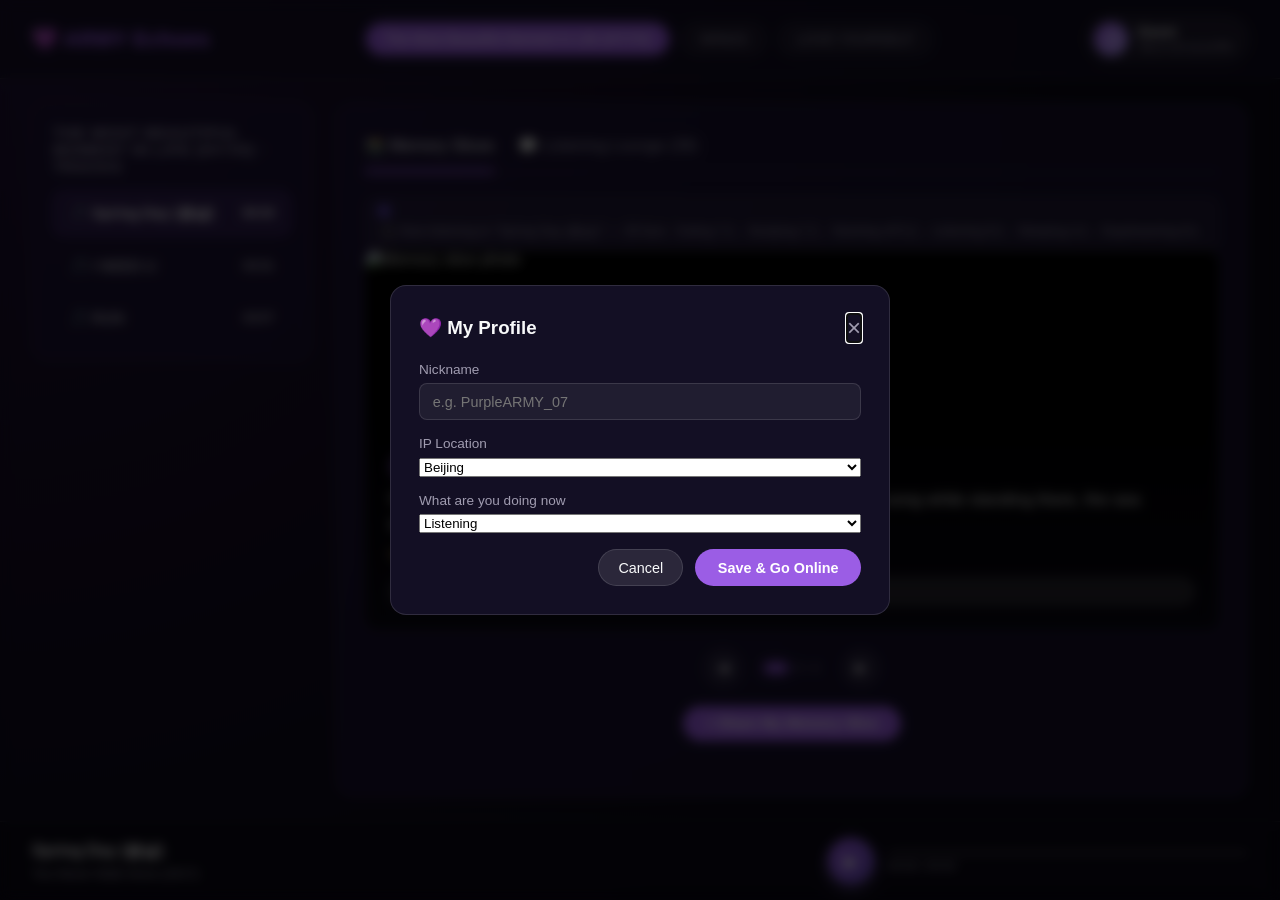
==== index.html @ 2a3af1b6 "feat: slice comments, group chat, lounge split into live discussion + comments - Slice publisher can" ====
﻿<!DOCTYPE html>
<html lang="en">
<head>
  <meta charset="UTF-8">
  <meta name="viewport" content="width=device-width, initial-scale=1.0">
  <meta name="description" content="ARMY Echoes - BTS fandom time capsule and synced listening lounge platform">
  <meta property="og:title" content="ARMY Echoes - BTS Fandom Archive">
  <meta property="og:description" content="Archive every moment of your youth and listen in sync with ARMY worldwide.">
  <meta property="og:type" content="website">
  <title>ARMY Echoes - BTS Time Capsule & Listening Lounge</title>
  <link rel="icon" href="data:image/svg+xml,<svg xmlns=%22http://www.w3.org/2000/svg%22 viewBox=%220%22><text y=%2226%22 font-size=%2228%22>💜</text></svg>">
  <link rel="stylesheet" href="css/style.css">
</head>
<body>
  <header class="app-header">
    <div class="logo">💜 ARMY Echoes</div>
    <nav class="era-nav" aria-label="Era selection">
      <ul id="eraList"></ul>
    </nav>
    <button class="profile-chip" id="profileChip" title="Click to edit my profile">
      <span class="avatar" id="profileAvatar">?</span>
      <span class="profile-meta">
        <span class="profile-name" id="profileName">Guest</span>
        <span class="profile-sub" id="profileSub">Tap to set up profile</span>
      </span>
    </button>
  </header>

  <main class="main-layout">
    <aside class="sidebar" aria-label="Track navigation">
      <h2 id="sidebarTitle">Tracks</h2>
      <ul class="song-list" id="songList"></ul>
    </aside>

    <section class="stage" aria-label="Main stage">
      <div class="view-switch">
        <button class="tab-btn active" id="tabSliceBtn">📸 Memory Slices</button>
        <button class="tab-btn" id="tabChatBtn">💬 Listening Lounge (<span id="listenerBadge">--</span>)</button>
      </div>

      <!-- Lounge sub-tabs (only visible when in chat mode) -->
      <div class="lounge-subtabs" id="loungeSubtabs" style="display: none;">
        <button class="subtab-btn active" id="subtabLiveBtn">⚡ Live Discussion</button>
        <button class="subtab-btn" id="subtabCommentsBtn">📝 Slice Comments</button>
      </div>

      <!-- Live status bar: how many are listening to this song right now, and what they are doing -->
      <div class="live-status-bar" id="liveStatusBar">
        <span class="live-dot"></span>
        <span id="liveStatusText">🎧 Counting listeners...</span>
      </div>

      <!-- Mode A: memory slice carousel -->
      <div class="slice-container" id="sliceContainer">
        <div class="slice-viewer">
          <img id="sliceImg" src="" alt="Memory slice photo" loading="lazy">
          <div class="slice-gradient-overlay"></div>
          <div class="slice-info">
            <span class="location-badge" id="sliceLocation">Loading...</span>
            <p class="caption-text" id="sliceCaption">Loading memories...</p>
            <span class="author-tag" id="sliceAuthor">by ARMY</span>
            <span class="slice-comments-badge" id="sliceCommentsBadge" hidden></span>
            <button class="slice-like-btn" id="sliceLikeBtn" title="Like this memory">💜 <span id="sliceLikeCount">0</span></button>
          </div>
        </div>

        <div class="carousel-controls">
          <button class="ctrl-btn" id="prevSlice" title="Previous">◀</button>
          <div class="slice-indicators" id="sliceIndicators"></div>
          <button class="ctrl-btn" id="nextSlice" title="Next">▶</button>
        </div>

        <div class="upload-trigger-area">
          <button class="btn-primary" id="openUploadBtn">+ Share My Memory Slice</button>
        </div>
      </div>

      <!-- Mode B: listening lounge chat room -->
      <div class="chat-container" id="chatContainer" style="display: none;">
        <!-- 滚动歌词背景（有本地歌词时显示） -->
        <div class="lyrics-bg" id="lyricsBg" hidden aria-hidden="true"></div>

        <div class="chat-header">
          <div class="room-status">
            <span class="pulse-dot"></span>
            <span>Listening in sync with ARMY worldwide</span>
          </div>
          <button class="heart-cheer-btn" id="cheerBtn" title="Send purple hearts">💜 Cheer (<span id="cheerCount">777</span>)</button>
        </div>

        <div class="chat-messages" id="chatBox" role="log" aria-live="polite"></div>

        <div class="reply-indicator" id="replyIndicator" hidden>
          <span>↩ Replying to <b id="replyTargetName"></b></span>
          <button type="button" id="cancelReplyBtn" title="Cancel reply">&times;</button>
        </div>

        <form class="chat-form" id="chatForm">
          <input type="text" id="chatInput" placeholder="Share how this song makes you feel right now..." maxlength="100" autocomplete="off" required>
          <button type="submit" class="btn-primary">Send</button>
        </form>
      </div>

      <!-- Mode C: Slice Comments (non-real-time, per-slice discussion) -->
      <div class="comments-container" id="commentsContainer" style="display: none;">
        <div class="comments-header">
          <span>💬 Discuss memory slices for "<span id="commentsSongTitle"></span>"</span>
        </div>
        <div class="comments-list" id="commentsList">
          <!-- Dynamically rendered: one card per slice that allows comments -->
        </div>
      </div>
    </section>
  </main>

  <footer class="player-bar">
    <div class="track-info">
      <span class="track-title" id="playerTitle">Spring Day (봄날)</span>
      <span class="track-meta" id="playerMeta">BTS · You Never Walk Alone</span>
    </div>

    <!-- Local audio custom player -->
    <div class="custom-player" id="customPlayer" hidden>
      <button class="play-circle" id="localPlayBtn" aria-label="Play/Pause">▶</button>
      <div class="player-middle">
        <div class="progress-wrap" id="progressWrap" title="Click or drag to seek">
          <div class="progress-bar" id="progressBar"></div>
        </div>
        <span class="time-label" id="timeLabel">00:00 / 00:00</span>
      </div>
    </div>

    <!-- Third-party embed fallbacks (Spotify / NetEase / iTunes) -->
    <div class="spotify-embed-wrapper" id="spotifyEmbedWrapper" hidden></div>

    <!-- Lyrics toggle button -->
    <button class="lyrics-toggle" id="lyricsBtn" hidden>📜 Lyrics</button>
  </footer>

  <!-- Lyrics panel -->
  <div class="lyrics-panel" id="lyricsPanel" hidden></div>

  <!-- Upload memory modal -->
  <dialog class="modal" id="uploadModal">
    <div class="modal-box">
      <div class="modal-header">
        <h3>💜 Share Your Memory</h3>
        <button class="close-btn" id="closeUploadBtn">&times;</button>
      </div>
      <form id="uploadForm">
        <div class="form-group">
          <label for="formLocation">Pilgrimage spot / City</label>
          <input type="text" id="formLocation" placeholder="e.g. Gangneung · Hyangho Beach Bus Stop" required>
        </div>
        <div class="form-group">
          <label for="formImage">Photo URL</label>
          <input type="url" id="formImage" placeholder="https://example.com/photo.jpg" required>
        </div>
        <div class="form-group">
          <label for="formAuthor">Your ARMY nickname</label>
          <input type="text" id="formAuthor" placeholder="e.g. ARMY_Seoul" required>
        </div>
        <div class="form-group">
          <label for="formCaption">Your memory or travel story about this song</label>
          <textarea id="formCaption" rows="3" placeholder="Write down how you felt listening to this song, or your story from the trip..." required></textarea>
        </div>
        <div class="form-group form-group-row">
          <label for="formAllowComments">
            <input type="checkbox" id="formAllowComments" checked> Allow others to comment on this memory
          </label>
        </div>
        <div class="modal-actions">
          <button type="button" class="btn-secondary" id="cancelUploadBtn">Cancel</button>
          <button type="submit" class="btn-primary">Publish</button>
        </div>
      </form>
    </div>
  </dialog>

  <!-- Profile modal -->
  <dialog class="modal" id="profileModal">
    <div class="modal-box">
      <div class="modal-header">
        <h3>💜 My Profile</h3>
        <button class="close-btn" id="closeProfileBtn">&times;</button>
      </div>
      <form id="profileForm">
        <div class="form-group">
          <label for="profileNickInput">Nickname</label>
          <input type="text" id="profileNickInput" maxlength="16" placeholder="e.g. PurpleARMY_07" required>
        </div>
        <div class="form-group">
          <label for="profileIpSelect">IP Location</label>
          <select id="profileIpSelect"></select>
        </div>
        <div class="form-group">
          <label for="profileStatusSelect">What are you doing now</label>
          <select id="profileStatusSelect"></select>
        </div>
        <div class="modal-actions">
          <button type="button" class="btn-secondary" id="cancelProfileBtn">Cancel</button>
          <button type="submit" class="btn-primary">Save & Go Online</button>
        </div>
      </form>
    </div>
  </dialog>

  <!-- Group Chat Modal (publisher invites commenters to a private group) -->
  <dialog class="modal group-chat-modal" id="groupChatModal">
    <div class="modal-box" style="max-width: 560px;">
      <div class="modal-header">
        <h3>💬 <span id="groupChatTitle">Group Discussion</span></h3>
        <button class="close-btn" id="closeGroupChatBtn">&times;</button>
      </div>
      <div class="group-members-bar" id="groupMembersBar">
        <!-- Dynamically rendered: member avatars with online status -->
      </div>
      <div class="chat-messages" id="groupChatBox" role="log" aria-live="polite"></div>
      <form class="chat-form" id="groupChatForm">
        <input type="text" id="groupChatInput" placeholder="Type your message in the group..." maxlength="200" autocomplete="off" required>
        <button type="submit" class="btn-primary">Send</button>
      </form>
    </div>
  </dialog>

  <script src="js/data.js"></script>
  <script src="js/app.js"></script>
</body>
</html>
---- css/style.css ----
﻿:root {
  --bg-primary: #0a0814;
  --bg-secondary: #130f24;
  --bg-card: rgba(28, 21, 56, 0.65);
  --primary-purple: #9b5de5;
  --primary-glow: rgba(155, 93, 229, 0.35);
  --accent-gold: #ffd166;
  --text-main: #f8f9fa;
  --text-muted: #a09cb0;
  --border-glass: rgba(255, 255, 255, 0.12);
  --transition-smooth: all 0.25s cubic-bezier(0.4, 0, 0.2, 1);
}

* {
  margin: 0;
  padding: 0;
  box-sizing: border-box;
}

::-webkit-scrollbar {
  width: 6px;
  height: 6px;
}
::-webkit-scrollbar-track {
  background: var(--bg-primary);
}
::-webkit-scrollbar-thumb {
  background: rgba(155, 93, 229, 0.4);
  border-radius: 4px;
}
::-webkit-scrollbar-thumb:hover {
  background: var(--primary-purple);
}

body {
  font-family: -apple-system, BlinkMacSystemFont, "Segoe UI", Roboto, "Helvetica Neue", Arial, sans-serif;
  background: radial-gradient(circle at top left, #1f1235 0%, var(--bg-primary) 70%);
  color: var(--text-main);
  min-height: 100vh;
  display: flex;
  flex-direction: column;
  overflow-x: hidden;
  -webkit-font-smoothing: antialiased;
}

.app-header {
  display: flex;
  justify-content: space-between;
  align-items: center;
  padding: 1rem 2rem;
  background: rgba(19, 15, 36, 0.75);
  backdrop-filter: blur(12px);
  -webkit-backdrop-filter: blur(12px);
  border-bottom: 1px solid var(--border-glass);
  position: sticky;
  top: 0;
  z-index: 100;
}

.logo {
  font-size: 1.3rem;
  font-weight: 700;
  letter-spacing: 0.5px;
  color: var(--primary-purple);
  text-shadow: 0 0 12px var(--primary-glow);
}

.era-nav ul {
  display: flex;
  list-style: none;
  gap: 0.75rem;
}

.era-nav button {
  background: rgba(255, 255, 255, 0.05);
  border: 1px solid var(--border-glass);
  color: var(--text-muted);
  padding: 0.45rem 1.1rem;
  border-radius: 999px;
  cursor: pointer;
  font-size: 0.88rem;
  transition: var(--transition-smooth);
}

.era-nav button:hover,
.era-nav button.active {
  background: var(--primary-purple);
  color: #fff;
  border-color: var(--primary-purple);
  box-shadow: 0 0 14px var(--primary-glow);
}

.main-layout {
  display: grid;
  grid-template-columns: 280px 1fr;
  gap: 1.5rem;
  padding: 1.5rem 2rem;
  flex: 1;
  max-width: 1400px;
  width: 100%;
  margin: 0 auto;
}

.sidebar {
  background: var(--bg-card);
  backdrop-filter: blur(16px);
  -webkit-backdrop-filter: blur(16px);
  border: 1px solid var(--border-glass);
  padding: 1.25rem;
  border-radius: 16px;
  height: fit-content;
}

.sidebar h2 {
  font-size: 0.95rem;
  text-transform: uppercase;
  letter-spacing: 1px;
  color: var(--text-muted);
  margin-bottom: 1rem;
}

.song-list {
  list-style: none;
  display: flex;
  flex-direction: column;
  gap: 0.5rem;
}

.song-list li {
  padding: 0.75rem 1rem;
  border-radius: 10px;
  cursor: pointer;
  background: transparent;
  border: 1px solid transparent;
  transition: var(--transition-smooth);
  display: flex;
  align-items: center;
  justify-content: space-between;
  font-size: 0.92rem;
}

.song-list li:hover {
  background: rgba(255, 255, 255, 0.05);
}

.song-list li.active {
  background: rgba(155, 93, 229, 0.15);
  border-color: rgba(155, 93, 229, 0.35);
  color: #fff;
  font-weight: 600;
}

.stage {
  background: var(--bg-card);
  backdrop-filter: blur(16px);
  -webkit-backdrop-filter: blur(16px);
  border: 1px solid var(--border-glass);
  border-radius: 16px;
  padding: 1.75rem;
  display: flex;
  flex-direction: column;
  min-height: 520px;
}

.view-switch {
  display: flex;
  gap: 1.5rem;
  border-bottom: 1px solid var(--border-glass);
  padding-bottom: 0.75rem;
  margin-bottom: 1.5rem;
}

.tab-btn {
  background: transparent;
  border: none;
  color: var(--text-muted);
  font-size: 1rem;
  font-weight: 500;
  cursor: pointer;
  padding: 0.3rem 0;
  position: relative;
  transition: var(--transition-smooth);
}

.tab-btn.active {
  color: #fff;
}

.tab-btn.active::after {
  content: "";
  position: absolute;
  bottom: -0.75rem;
  left: 0;
  width: 100%;
  height: 2px;
  background: var(--primary-purple);
  box-shadow: 0 0 10px var(--primary-purple);
}

.slice-container {
  display: flex;
  flex-direction: column;
  flex: 1;
  gap: 1.25rem;
}

.slice-viewer {
  position: relative;
  width: 100%;
  height: 380px;
  border-radius: 12px;
  overflow: hidden;
  border: 1px solid var(--border-glass);
  background: #000;
}

.slice-viewer img {
  width: 100%;
  height: 100%;
  object-fit: cover;
  transition: opacity 0.4s ease-in-out;
}

.slice-gradient-overlay {
  position: absolute;
  inset: 0;
  background: linear-gradient(180deg, rgba(0,0,0,0.1) 40%, rgba(10,8,20,0.88) 100%);
}

.slice-info {
  position: absolute;
  bottom: 1.5rem;
  left: 1.5rem;
  right: 1.5rem;
  display: flex;
  flex-direction: column;
  gap: 0.5rem;
  z-index: 2;
}

.location-badge {
  align-self: flex-start;
  background: rgba(155, 93, 229, 0.4);
  backdrop-filter: blur(8px);
  -webkit-backdrop-filter: blur(8px);
  border: 1px solid var(--primary-purple);
  color: #fff;
  padding: 0.25rem 0.75rem;
  border-radius: 20px;
  font-size: 0.8rem;
  font-weight: 600;
}

.caption-text {
  font-size: 1.05rem;
  line-height: 1.5;
  color: #f1f1f1;
  text-shadow: 0 2px 4px rgba(0,0,0,0.6);
}

.author-tag {
  font-size: 0.8rem;
  color: var(--accent-gold);
}

.carousel-controls {
  display: flex;
  align-items: center;
  justify-content: center;
  gap: 1.5rem;
}

.ctrl-btn {
  background: rgba(255, 255, 255, 0.08);
  border: 1px solid var(--border-glass);
  color: var(--text-main);
  width: 36px;
  height: 36px;
  border-radius: 50%;
  display: flex;
  align-items: center;
  justify-content: center;
  cursor: pointer;
  transition: var(--transition-smooth);
}

.ctrl-btn:hover {
  background: var(--primary-purple);
  box-shadow: 0 0 10px var(--primary-glow);
}

.slice-indicators {
  display: flex;
  gap: 0.5rem;
}

.indicator-dot {
  width: 8px;
  height: 8px;
  border-radius: 50%;
  background: rgba(255, 255, 255, 0.2);
  transition: var(--transition-smooth);
}

.indicator-dot.active {
  background: var(--primary-purple);
  width: 22px;
  border-radius: 999px;
  box-shadow: 0 0 8px var(--primary-purple);
}

.upload-trigger-area {
  display: flex;
  justify-content: center;
}

.chat-container {
  display: flex;
  flex-direction: column;
  flex: 1;
  gap: 1rem;
  position: relative; /* 供歌词背景定位 */
}

/* ---------- 滚动歌词背景 ---------- */
.lyrics-bg {
  position: absolute;
  inset: 0;
  overflow: hidden;
  z-index: 0;
  pointer-events: none;
  -webkit-mask-image: linear-gradient(transparent, #000 12%, #000 88%, transparent);
  mask-image: linear-gradient(transparent, #000 12%, #000 88%, transparent);
}

.lyrics-bg-scroll {
  animation: lyricsScroll 70s linear infinite;
}

@keyframes lyricsScroll {
  from { transform: translateY(0); }
  to { transform: translateY(-50%); }
}

.lyrics-bg p {
  font-size: 1.6rem;
  font-weight: 600;
  line-height: 1.6;
  color: rgba(179, 157, 250, 0.14);
  text-align: center;
  padding: 1rem 1.2rem;
  white-space: pre-wrap;
  text-shadow: 0 0 24px rgba(124, 92, 255, 0.3);
}

/* 聊天内容浮在歌词背景之上 */
.chat-container > *:not(.lyrics-bg) {
  position: relative;
  z-index: 1;
}

.chat-header {
  display: flex;
  justify-content: space-between;
  align-items: center;
  padding: 0.5rem 0;
  border-bottom: 1px dashed var(--border-glass);
}

.room-status {
  display: flex;
  align-items: center;
  gap: 0.5rem;
  font-size: 0.85rem;
  color: var(--text-muted);
}

.pulse-dot {
  width: 8px;
  height: 8px;
  background: #06d6a0;
  border-radius: 50%;
  box-shadow: 0 0 8px #06d6a0;
  animation: pulse 2s infinite;
}

@keyframes pulse {
  0% { transform: scale(0.95); opacity: 0.8; }
  50% { transform: scale(1.3); opacity: 1; }
  100% { transform: scale(0.95); opacity: 0.8; }
}

.heart-cheer-btn {
  background: rgba(155, 93, 229, 0.2);
  border: 1px solid var(--primary-purple);
  color: #fff;
  padding: 0.35rem 0.85rem;
  border-radius: 20px;
  cursor: pointer;
  font-size: 0.82rem;
  transition: var(--transition-smooth);
}

.heart-cheer-btn:hover {
  background: var(--primary-purple);
  transform: scale(1.05);
}

.chat-messages {
  flex: 1;
  min-height: 280px;
  max-height: 340px;
  overflow-y: auto;
  display: flex;
  flex-direction: column;
  gap: 0.75rem;
  padding-right: 0.5rem;
}

/* 聊天室消息布局（气泡式：自己的靠右，别人的靠左带头像） */
.chat-msg {
  display: flex;
  gap: 0.6rem;
  align-items: flex-start;
  animation: fadeIn 0.3s ease-out;
}

@keyframes fadeIn {
  from { opacity: 0; transform: translateY(6px); }
  to { opacity: 1; transform: translateY(0); }
}

.chat-msg.mine {
  flex-direction: row-reverse;
}

.msg-avatar {
  width: 34px;
  height: 34px;
  border-radius: 50%;
  background: linear-gradient(135deg, var(--primary-purple), #b39dfa);
  display: flex;
  align-items: center;
  justify-content: center;
  font-weight: 700;
  font-size: 0.85rem;
  flex-shrink: 0;
}

.msg-body {
  max-width: 78%;
  display: flex;
  flex-direction: column;
}

.chat-msg.mine .msg-body {
  align-items: flex-end;
}

.msg-sender {
  font-size: 0.74rem;
  color: #b39dfa;
  margin-bottom: 0.3rem;
}

.chat-msg.mine .msg-sender {
  color: var(--text-muted);
}

.msg-sender .time-stamp {
  color: var(--text-muted);
  margin-left: 0.4rem;
  font-size: 0.68rem;
}

.msg-bubble {
  background: rgba(255, 255, 255, 0.07);
  border: 1px solid var(--border-glass);
  padding: 0.6rem 0.9rem;
  border-radius: 14px;
  border-top-left-radius: 4px;
}

.chat-msg.mine .msg-bubble {
  background: rgba(124, 92, 255, 0.22);
  border-color: rgba(179, 157, 250, 0.5);
  border-top-left-radius: 14px;
  border-top-right-radius: 4px;
}

.user-text {
  font-size: 0.88rem;
  line-height: 1.45;
  word-break: break-word;
}

.msg-footer {
  display: flex;
  align-items: center;
  gap: 0.5rem;
  margin-top: 0.3rem;
  font-size: 0.68rem;
  color: var(--text-muted);
}

.msg-ip {
  background: rgba(255, 255, 255, 0.07);
  padding: 0.08rem 0.45rem;
  border-radius: 6px;
}

.chat-msg .reply-btn {
  margin-top: 0;
  padding: 0.05rem 0.2rem;
}

.chat-form {
  display: flex;
  gap: 0.75rem;
}

.chat-form input {
  flex: 1;
  background: rgba(255, 255, 255, 0.06);
  border: 1px solid var(--border-glass);
  color: #fff;
  padding: 0.65rem 1rem;
  border-radius: 999px;
  font-size: 0.9rem;
  outline: none;
}

.chat-form input:focus {
  border-color: var(--primary-purple);
}

.btn-primary {
  background: var(--primary-purple);
  border: none;
  color: #fff;
  padding: 0.6rem 1.4rem;
  border-radius: 999px;
  font-size: 0.9rem;
  font-weight: 600;
  cursor: pointer;
  transition: var(--transition-smooth);
}

.btn-primary:hover {
  box-shadow: 0 4px 18px rgba(155, 93, 229, 0.5);
}

.btn-secondary {
  background: rgba(255, 255, 255, 0.1);
  border: 1px solid var(--border-glass);
  color: var(--text-main);
  padding: 0.6rem 1.2rem;
  border-radius: 999px;
  font-size: 0.9rem;
  cursor: pointer;
}

.modal {
  border: none;
  background: transparent;
  padding: 0;
  margin: auto;
  max-width: 500px;
  width: 90%;
}

.modal::backdrop {
  background: rgba(0, 0, 0, 0.7);
  backdrop-filter: blur(6px);
  -webkit-backdrop-filter: blur(6px);
}

.modal-box {
  background: var(--bg-secondary);
  border: 1px solid var(--border-glass);
  border-radius: 16px;
  padding: 1.75rem;
  color: var(--text-main);
}

.modal-header {
  display: flex;
  justify-content: space-between;
  align-items: center;
  margin-bottom: 1.25rem;
}

.close-btn {
  background: transparent;
  border: none;
  color: var(--text-muted);
  font-size: 1.5rem;
  cursor: pointer;
}

.form-group {
  display: flex;
  flex-direction: column;
  gap: 0.4rem;
  margin-bottom: 1rem;
}

.form-group label {
  font-size: 0.85rem;
  color: var(--text-muted);
}

.form-group-row {
  flex-direction: row;
  align-items: center;
  gap: 0.5rem;
}

.form-group-row label {
  display: flex;
  align-items: center;
  gap: 0.4rem;
  cursor: pointer;
  font-size: 0.85rem;
}

.form-group-row input[type="checkbox"] {
  width: 16px;
  height: 16px;
  accent-color: var(--primary-purple);
}

.form-group input, .form-group textarea {
  background: rgba(255, 255, 255, 0.06);
  border: 1px solid var(--border-glass);
  color: #fff;
  padding: 0.6rem 0.8rem;
  border-radius: 8px;
  font-size: 0.9rem;
  outline: none;
}

.modal-actions {
  display: flex;
  justify-content: flex-end;
  gap: 0.75rem;
}

.player-bar {
  display: flex;
  justify-content: space-between;
  align-items: center;
  padding: 1rem 2rem;
  background: rgba(10, 8, 20, 0.9);
  backdrop-filter: blur(12px);
  -webkit-backdrop-filter: blur(12px);
  border-top: 1px solid var(--border-glass);
  position: sticky;
  bottom: 0;
  z-index: 100;
}

.track-info {
  display: flex;
  flex-direction: column;
  gap: 0.2rem;
}

.track-title {
  font-weight: 600;
  color: #fff;
}

.track-meta {
  font-size: 0.8rem;
  color: var(--text-muted);
}

/* Spotify Embed 播放器 */
.spotify-embed-wrapper {
  flex: 1;
  max-width: 420px;
  min-width: 280px;
  border-radius: 12px;
  overflow: hidden;
  background: rgba(0, 0, 0, 0.3);
}

.spotify-embed-wrapper iframe {
  display: block;
  width: 100% !important;
}

/* Spotify 紧凑播放器固定 80px；QQ 音乐页面较高，按各自 iframe height 属性显示 */
.spotify-embed-wrapper iframe[title="Spotify Player"] {
  height: 80px !important;
}

.spotify-embed-wrapper iframe[title="QQ Music Player"] {
  height: 180px !important;
}

.spotify-embed-wrapper iframe[title="NetEase Player"] {
  height: 86px !important;
}

.spotify-fallback {
  font-size: 0.85rem;
  color: var(--text-muted);
  text-align: center;
  padding: 1rem;
}

/* iTunes 30s 试听回退 */
.itunes-fallback {
  display: flex;
  flex-direction: column;
  gap: 0.4rem;
  padding: 0.5rem 0.75rem;
}

.itunes-label {
  font-size: 0.75rem;
  color: var(--text-muted);
}

.itunes-fallback audio {
  width: 100%;
  height: 32px;
}

/* ---------- 本地音源自定义播放器 ---------- */
.custom-player {
  flex: 1;
  max-width: 420px;
  min-width: 280px;
  display: flex;
  align-items: center;
  gap: 0.9rem;
}

.play-circle {
  width: 46px;
  height: 46px;
  border-radius: 50%;
  border: none;
  cursor: pointer;
  font-size: 1rem;
  color: #fff;
  background: linear-gradient(135deg, var(--primary-purple), #6c4dc4);
  box-shadow: 0 4px 16px rgba(155, 126, 222, 0.45);
  transition: transform 0.15s, box-shadow 0.2s;
  flex-shrink: 0;
}

.play-circle:hover {
  transform: scale(1.08);
  box-shadow: 0 6px 22px rgba(155, 126, 222, 0.65);
}

.play-circle:active {
  transform: scale(0.95);
}

.player-middle {
  flex: 1;
  display: flex;
  flex-direction: column;
  gap: 0.3rem;
}

.progress-wrap {
  height: 6px;
  border-radius: 999px;
  background: rgba(255, 255, 255, 0.12);
  cursor: pointer;
  touch-action: none; /* 允许指针拖动 */
}

.progress-bar {
  position: relative;
  height: 100%;
  width: 0%;
  border-radius: 999px;
  background: linear-gradient(90deg, var(--primary-purple), #b39dfa);
  transition: width 0.15s linear;
}

/* 可拖动的进度圆点（悬停/拖动时显示） */
.progress-bar::after {
  content: "";
  position: absolute;
  right: -6px;
  top: 50%;
  transform: translateY(-50%);
  width: 12px;
  height: 12px;
  border-radius: 50%;
  background: #fff;
  box-shadow: 0 0 6px rgba(179, 157, 250, 0.8);
  opacity: 0;
  transition: opacity 0.2s;
}

.progress-wrap:hover .progress-bar::after,
.progress-wrap.dragging .progress-bar::after {
  opacity: 1;
}

.progress-wrap.dragging .progress-bar {
  transition: none; /* 拖动时去掉过渡，跟手 */
}

/* ---------- 登录资料 + 同频房在线状态（本机模拟） ---------- */
.profile-chip {
  display: flex;
  align-items: center;
  gap: 0.6rem;
  background: rgba(255, 255, 255, 0.06);
  border: 1px solid var(--border-glass);
  border-radius: 999px;
  padding: 0.3rem 0.9rem 0.3rem 0.3rem;
  cursor: pointer;
  color: #fff;
  transition: var(--transition-smooth);
}

.profile-chip:hover {
  border-color: var(--primary-purple);
  background: rgba(124, 92, 255, 0.15);
}

.profile-chip .avatar {
  width: 34px;
  height: 34px;
  border-radius: 50%;
  background: linear-gradient(135deg, var(--primary-purple), #b39dfa);
  display: flex;
  align-items: center;
  justify-content: center;
  font-weight: 700;
  font-size: 0.95rem;
  flex-shrink: 0;
}

.profile-meta {
  display: flex;
  flex-direction: column;
  text-align: left;
  line-height: 1.25;
}

.profile-name { font-size: 0.85rem; font-weight: 600; }
.profile-sub { font-size: 0.68rem; color: var(--text-muted); }

.live-status-bar {
  display: flex;
  align-items: center;
  gap: 0.5rem;
  padding: 0.55rem 0.9rem;
  background: rgba(255, 255, 255, 0.04);
  border: 1px solid var(--border-glass);
  border-radius: 10px;
  font-size: 0.8rem;
  color: var(--text-muted);
  flex-wrap: wrap;
}

.live-dot {
  width: 8px;
  height: 8px;
  border-radius: 50%;
  background: #7c5cff;
  box-shadow: 0 0 8px #7c5cff;
  flex-shrink: 0;
  animation: livePulse 1.6s infinite;
}

@keyframes livePulse {
  0%, 100% { opacity: 1; }
  50% { opacity: 0.3; }
}

.reply-quote {
  font-size: 0.72rem;
  color: var(--text-muted);
  border-left: 2px solid var(--primary-purple);
  padding-left: 0.5rem;
  margin: 0.3rem 0;
  opacity: 0.85;
}

.reply-btn {
  background: none;
  border: none;
  color: #b39dfa;
  font-size: 0.72rem;
  cursor: pointer;
  padding: 0;
  margin-top: 0.25rem;
  display: block;
}

.reply-btn:hover { text-decoration: underline; }

.reply-indicator {
  display: flex;
  align-items: center;
  justify-content: space-between;
  gap: 0.5rem;
  font-size: 0.75rem;
  color: #b39dfa;
  background: rgba(124, 92, 255, 0.1);
  border: 1px dashed rgba(179, 157, 250, 0.4);
  border-radius: 8px;
  padding: 0.35rem 0.7rem;
  margin-bottom: 0.5rem;
}

.reply-indicator button {
  background: none;
  border: none;
  color: var(--text-muted);
  cursor: pointer;
  font-size: 0.95rem;
}

/* ---------- Memory slice like button ---------- */
.slice-like-btn {
  display: inline-flex;
  align-items: center;
  gap: 0.35rem;
  margin-top: 0.6rem;
  background: rgba(255, 255, 255, 0.12);
  border: 1px solid rgba(255, 255, 255, 0.25);
  color: #fff;
  border-radius: 999px;
  padding: 0.3rem 0.85rem;
  font-size: 0.8rem;
  cursor: pointer;
  transition: var(--transition-smooth);
  backdrop-filter: blur(4px);
}

.slice-like-btn:hover {
  background: rgba(124, 92, 255, 0.35);
  transform: scale(1.06);
}

.slice-like-btn.liked {
  background: rgba(124, 92, 255, 0.45);
  border-color: #b39dfa;
  box-shadow: 0 0 12px rgba(124, 92, 255, 0.6);
}

.time-label {
  font-size: 0.72rem;
  color: var(--text-muted);
}

/* QQ 音乐跳转按钮回退 */
.qq-link-fallback {
  display: flex;
  align-items: center;
  justify-content: space-between;
  gap: 0.75rem;
  padding: 0.75rem 1rem;
  font-size: 0.85rem;
  color: var(--text-muted);
}

.qq-link-fallback a {
  color: #fff;
  background: var(--primary-purple);
  text-decoration: none;
  padding: 0.45rem 1rem;
  border-radius: 999px;
  font-size: 0.8rem;
  white-space: nowrap;
  transition: var(--transition-smooth);
}

.qq-link-fallback a:hover {
  filter: brightness(1.15);
}

/* ---------- 歌词按钮与面板 ---------- */
.lyrics-toggle {
  background: transparent;
  border: 1px solid var(--border);
  color: var(--text-muted);
  padding: 0.45rem 1rem;
  border-radius: 999px;
  cursor: pointer;
  font-size: 0.8rem;
  transition: var(--transition-smooth);
  flex-shrink: 0;
}

.lyrics-toggle:hover {
  color: var(--primary-purple);
  border-color: var(--primary-purple);
}

.lyrics-panel {
  position: fixed;
  right: 24px;
  bottom: 96px;
  width: min(340px, 90vw);
  max-height: 46vh;
  overflow-y: auto;
  background: var(--card-bg, #1a1626);
  border: 1px solid var(--border);
  border-radius: 14px;
  padding: 1.2rem 1.4rem;
  box-shadow: 0 12px 40px rgba(0, 0, 0, 0.55);
  z-index: 200;
}

.lyrics-panel p {
  font-size: 0.88rem;
  line-height: 1.9;
  color: var(--text-muted);
  text-align: center;
}

.lyrics-panel p:first-child {
  color: var(--primary-purple);
}

/* ---------- Lounge Sub-tabs ---------- */
.lounge-subtabs {
  display: flex;
  gap: 1.5rem;
  border-bottom: 1px solid var(--border-glass);
  padding-bottom: 0.6rem;
  margin-bottom: 1rem;
}

.subtab-btn {
  background: transparent;
  border: none;
  color: var(--text-muted);
  font-size: 0.88rem;
  font-weight: 500;
  cursor: pointer;
  padding: 0.25rem 0;
  position: relative;
  transition: var(--transition-smooth);
}

.subtab-btn.active {
  color: #fff;
}

.subtab-btn.active::after {
  content: "";
  position: absolute;
  bottom: -0.6rem;
  left: 0;
  width: 100%;
  height: 2px;
  background: var(--accent-gold);
  box-shadow: 0 0 8px rgba(255, 209, 102, 0.5);
}

/* ---------- Slice Comments Section ---------- */
.comments-container {
  display: flex;
  flex-direction: column;
  flex: 1;
  gap: 1rem;
  overflow-y: auto;
  padding-right: 0.3rem;
}

.comments-header {
  font-size: 0.9rem;
  color: var(--text-muted);
  padding-bottom: 0.5rem;
  border-bottom: 1px dashed var(--border-glass);
}

.comments-empty {
  text-align: center;
  padding: 3rem 1rem;
  color: var(--text-muted);
}

.comments-empty .muted {
  font-size: 0.82rem;
  margin-top: 0.4rem;
  opacity: 0.7;
}

.comment-slice-card {
  background: rgba(255, 255, 255, 0.04);
  border: 1px solid var(--border-glass);
  border-radius: 12px;
  padding: 1rem;
  display: flex;
  flex-direction: column;
  gap: 0.75rem;
}

.comment-slice-header {
  display: flex;
  align-items: center;
  gap: 0.75rem;
}

.comment-slice-thumb {
  width: 48px;
  height: 48px;
  border-radius: 8px;
  object-fit: cover;
  flex-shrink: 0;
}

.comment-slice-meta {
  display: flex;
  flex-direction: column;
  flex: 1;
  min-width: 0;
}

.comment-slice-location {
  font-size: 0.82rem;
  font-weight: 600;
  color: var(--primary-purple);
  white-space: nowrap;
  overflow: hidden;
  text-overflow: ellipsis;
}

.comment-slice-author {
  font-size: 0.75rem;
  color: var(--accent-gold);
}

.comment-count-badge {
  font-size: 0.75rem;
  color: var(--text-muted);
  background: rgba(255, 255, 255, 0.06);
  padding: 0.2rem 0.6rem;
  border-radius: 999px;
  flex-shrink: 0;
}

.comment-slice-body {
  display: flex;
  flex-direction: column;
  gap: 0.6rem;
  max-height: 300px;
  overflow-y: auto;
  padding-right: 0.3rem;
}

.no-comments-yet {
  text-align: center;
  color: var(--text-muted);
  font-size: 0.85rem;
  padding: 1.5rem 0;
  opacity: 0.7;
}

/* 评论消息复用聊天样式 */
.comment-msg {
  display: flex;
  gap: 0.6rem;
  align-items: flex-start;
  animation: fadeIn 0.3s ease-out;
}

.comment-msg.mine {
  flex-direction: row-reverse;
}

.comment-msg .msg-body {
  max-width: 80%;
}

.comment-msg.mine .msg-body {
  align-items: flex-end;
}

/* 评论表单 */
.comment-form {
  display: flex;
  gap: 0.6rem;
  margin-top: 0.3rem;
}

.comment-form input {
  flex: 1;
  background: rgba(255, 255, 255, 0.06);
  border: 1px solid var(--border-glass);
  color: #fff;
  padding: 0.5rem 0.8rem;
  border-radius: 999px;
  font-size: 0.85rem;
  outline: none;
}

.comment-form input:focus {
  border-color: var(--primary-purple);
}

.btn-sm {
  padding: 0.45rem 1rem;
  font-size: 0.82rem;
}

/* 邀请入群按钮 */
.invite-btn {
  background: linear-gradient(135deg, var(--primary-purple), #6c4dc4);
  border: none;
  color: #fff;
  padding: 0.2rem 0.6rem;
  border-radius: 8px;
  font-size: 0.72rem;
  cursor: pointer;
  transition: var(--transition-smooth);
  white-space: nowrap;
}

.invite-btn:hover {
  transform: scale(1.05);
  box-shadow: 0 0 10px var(--primary-glow);
}

.invite-btn:disabled {
  opacity: 0.6;
  cursor: not-allowed;
  transform: none;
}

/* 切片评论数徽章（在切片视图上） */
.slice-comments-badge {
  font-size: 0.72rem;
  color: #b39dfa;
  background: rgba(155, 93, 229, 0.15);
  padding: 0.15rem 0.55rem;
  border-radius: 999px;
  align-self: flex-start;
  margin-top: 0.3rem;
}

.slice-comments-badge.comments-off {
  color: var(--text-muted);
  background: rgba(255, 255, 255, 0.06);
}

/* ---------- Group Chat Modal ---------- */
.group-chat-modal .modal-box {
  display: flex;
  flex-direction: column;
  max-height: 85vh;
}

.group-members-bar {
  display: flex;
  flex-wrap: wrap;
  gap: 0.5rem;
  padding: 0.6rem 0;
  border-bottom: 1px dashed var(--border-glass);
  margin-bottom: 0.5rem;
}

.group-member {
  display: flex;
  align-items: center;
  gap: 0.35rem;
  padding: 0.25rem 0.6rem;
  background: rgba(255, 255, 255, 0.05);
  border-radius: 999px;
  font-size: 0.78rem;
  color: var(--text-muted);
  position: relative;
}

.group-member.online {
  color: #fff;
  background: rgba(6, 214, 160, 0.15);
  border: 1px solid rgba(6, 214, 160, 0.3);
}

.member-avatar {
  width: 22px;
  height: 22px;
  border-radius: 50%;
  background: linear-gradient(135deg, var(--primary-purple), #b39dfa);
  display: flex;
  align-items: center;
  justify-content: center;
  font-size: 0.7rem;
  font-weight: 700;
}

.member-name {
  max-width: 80px;
  overflow: hidden;
  text-overflow: ellipsis;
  white-space: nowrap;
}

.member-dot {
  width: 7px;
  height: 7px;
  border-radius: 50%;
  background: #666;
  flex-shrink: 0;
}

.group-member.online .member-dot {
  background: #06d6a0;
  box-shadow: 0 0 6px #06d6a0;
}

/* 群聊内的 chat-messages 复用现有样式 */

@media (max-width: 900px) {
  .main-layout { grid-template-columns: 1fr; padding: 1rem; }
  .sidebar { order: 2; }
  .stage { order: 1; }
  .slice-viewer { height: 280px; }
}

@media (max-width: 600px) {
  .app-header { flex-direction: column; align-items: flex-start; gap: 0.75rem; padding: 1rem; }
  .era-nav ul { overflow-x: auto; width: 100%; padding-bottom: 0.3rem; }
  .player-bar { flex-direction: column; gap: 0.75rem; align-items: flex-start; padding: 1rem; }
}
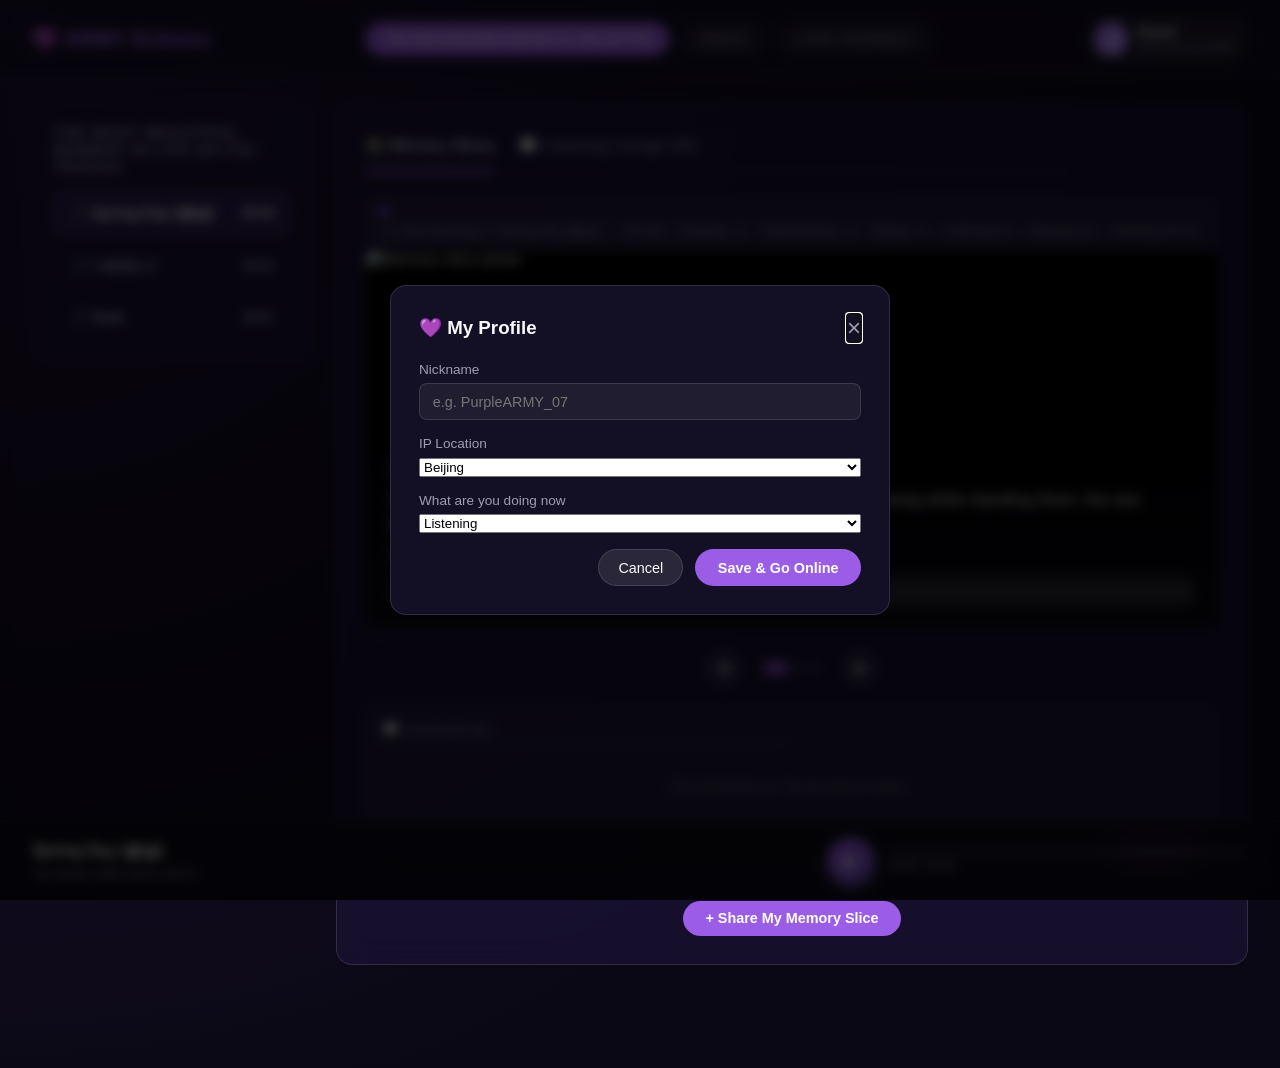
==== commit b7cfea1e: "feat: move comments under each slice, repurpose subtab as group chat list" ====
--- a/index.html
+++ b/index.html
@@ -41,7 +41,7 @@
       <!-- Lounge sub-tabs (only visible when in chat mode) -->
       <div class="lounge-subtabs" id="loungeSubtabs" style="display: none;">
         <button class="subtab-btn active" id="subtabLiveBtn">⚡ Live Discussion</button>
-        <button class="subtab-btn" id="subtabCommentsBtn">📝 Slice Comments</button>
+        <button class="subtab-btn" id="subtabCommentsBtn">👥 Group Chats</button>
       </div>
 
       <!-- Live status bar: how many are listening to this song right now, and what they are doing -->
@@ -70,6 +70,18 @@
           <button class="ctrl-btn" id="nextSlice" title="Next">▶</button>
         </div>
 
+        <!-- Per-slice comments panel (comments live directly under the published slice) -->
+        <div class="slice-comments-panel" id="sliceCommentsPanel">
+          <div class="slice-comments-header">
+            <span>💬 Comments (<span id="sliceCommentsCount">0</span>)</span>
+          </div>
+          <div class="slice-comments-list" id="sliceCommentsList"></div>
+          <form class="comment-form" id="sliceCommentForm">
+            <input type="text" id="sliceCommentInput" placeholder="Share your thoughts on this memory..." maxlength="200" autocomplete="off" required>
+            <button type="submit" class="btn-primary btn-sm">Comment</button>
+          </form>
+        </div>
+
         <div class="upload-trigger-area">
           <button class="btn-primary" id="openUploadBtn">+ Share My Memory Slice</button>
         </div>
@@ -101,13 +113,13 @@
         </form>
       </div>
 
-      <!-- Mode C: Slice Comments (non-real-time, per-slice discussion) -->
+      <!-- Mode C: Group Chats (created by publishers inviting commenters) -->
       <div class="comments-container" id="commentsContainer" style="display: none;">
         <div class="comments-header">
-          <span>💬 Discuss memory slices for "<span id="commentsSongTitle"></span>"</span>
+          <span>👥 Group discussions you belong to</span>
         </div>
         <div class="comments-list" id="commentsList">
-          <!-- Dynamically rendered: one card per slice that allows comments -->
+          <!-- Dynamically rendered: group chat cards -->
         </div>
       </div>
     </section>
--- a/css/style.css
+++ b/css/style.css
@@ -984,6 +984,120 @@
   filter: brightness(1.15);
 }
 
+/* ---------- 切片下方评论面板 ---------- */
+.slice-comments-panel {
+  background: rgba(255, 255, 255, 0.03);
+  border: 1px solid var(--border-glass);
+  border-radius: 12px;
+  padding: 0.9rem 1rem;
+  display: flex;
+  flex-direction: column;
+  gap: 0.6rem;
+}
+
+.slice-comments-header {
+  font-size: 0.85rem;
+  color: var(--text-muted);
+  border-bottom: 1px dashed var(--border-glass);
+  padding-bottom: 0.45rem;
+}
+
+.slice-comments-list {
+  display: flex;
+  flex-direction: column;
+  gap: 0.6rem;
+  max-height: 260px;
+  overflow-y: auto;
+  padding-right: 0.3rem;
+}
+
+.slice-comments-list .comment-msg {
+  display: flex;
+  gap: 0.6rem;
+  align-items: flex-start;
+  animation: fadeIn 0.3s ease-out;
+}
+
+.slice-comments-list .comment-msg.mine {
+  flex-direction: row-reverse;
+}
+
+.slice-comments-list .msg-body {
+  max-width: 80%;
+}
+
+/* ---------- Group Chats 标签页卡片 ---------- */
+.group-card {
+  display: flex;
+  align-items: center;
+  gap: 0.8rem;
+  background: rgba(255, 255, 255, 0.04);
+  border: 1px solid var(--border-glass);
+  border-radius: 12px;
+  padding: 0.9rem 1rem;
+  cursor: pointer;
+  transition: var(--transition-smooth);
+}
+
+.group-card:hover {
+  border-color: var(--primary-purple);
+  background: rgba(124, 92, 255, 0.1);
+  transform: translateY(-1px);
+}
+
+.group-card-avatar {
+  width: 44px;
+  height: 44px;
+  border-radius: 12px;
+  background: linear-gradient(135deg, var(--primary-purple), #6c4dc4);
+  display: flex;
+  align-items: center;
+  justify-content: center;
+  font-weight: 700;
+  font-size: 1.1rem;
+  flex-shrink: 0;
+}
+
+.group-card-info {
+  display: flex;
+  flex-direction: column;
+  flex: 1;
+  min-width: 0;
+  gap: 0.15rem;
+}
+
+.group-card-name {
+  font-size: 0.9rem;
+  font-weight: 600;
+  color: #fff;
+}
+
+.group-card-preview {
+  font-size: 0.78rem;
+  color: var(--text-muted);
+  white-space: nowrap;
+  overflow: hidden;
+  text-overflow: ellipsis;
+}
+
+.group-card-meta {
+  display: flex;
+  flex-direction: column;
+  align-items: flex-end;
+  gap: 0.2rem;
+  font-size: 0.72rem;
+  color: var(--text-muted);
+  flex-shrink: 0;
+}
+
+.group-card-online {
+  color: #06d6a0;
+}
+
+.group-open-btn {
+  flex-shrink: 0;
+}
+
 /* ---------- 歌词按钮与面板 ---------- */
 .lyrics-toggle {
   background: transparent;
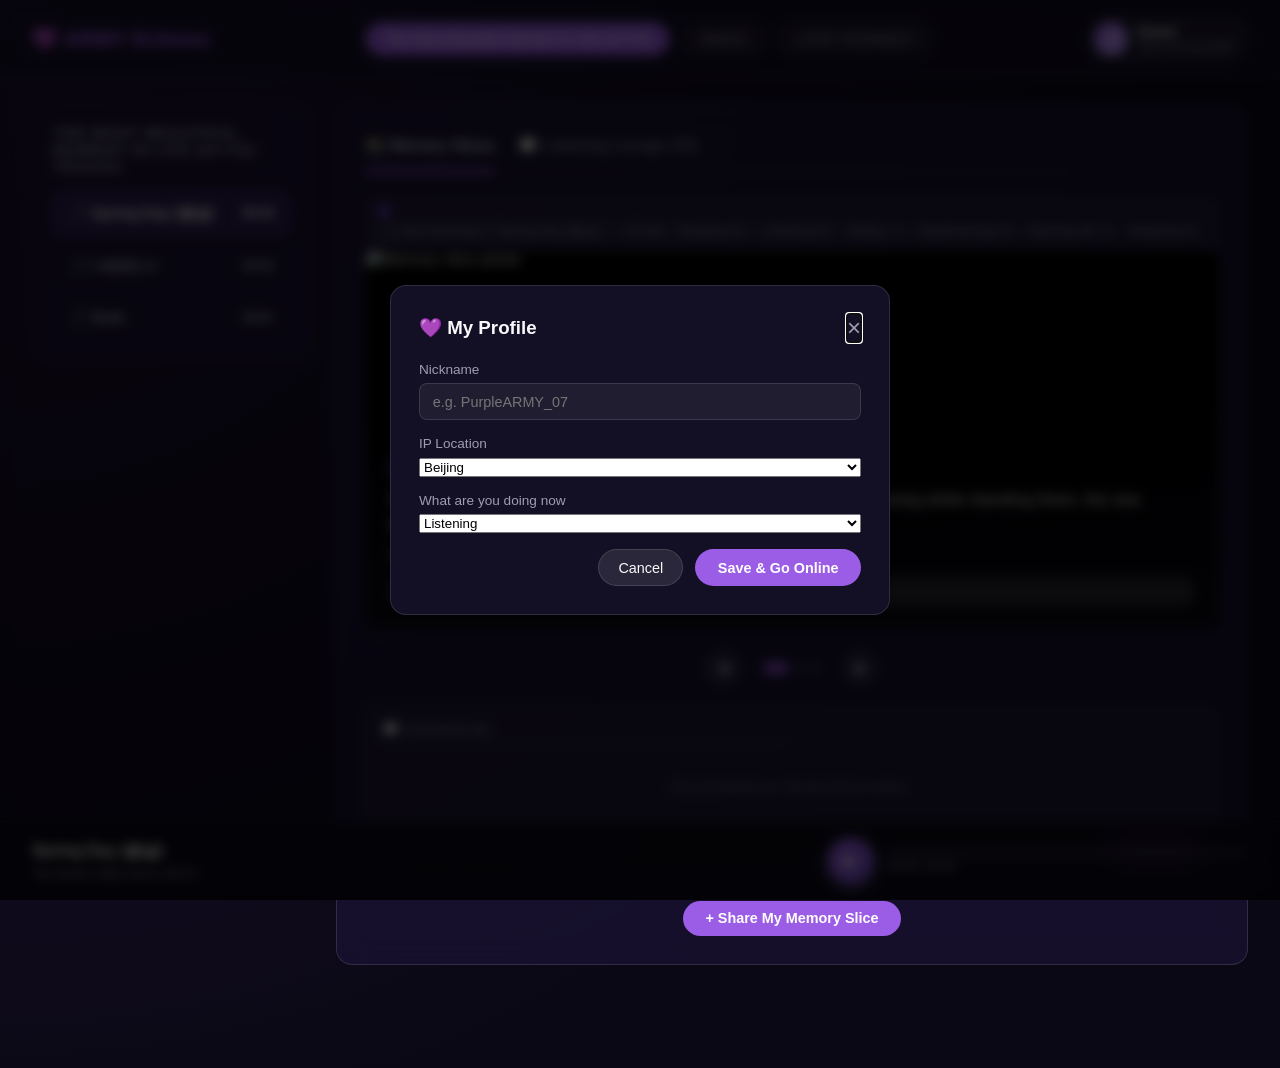
==== commit 41384949: "feat: remove Group Chats subtab from lounge, keep comments under slices" ====
--- a/index.html
+++ b/index.html
@@ -38,11 +38,6 @@
         <button class="tab-btn" id="tabChatBtn">💬 Listening Lounge (<span id="listenerBadge">--</span>)</button>
       </div>
 
-      <!-- Lounge sub-tabs (only visible when in chat mode) -->
-      <div class="lounge-subtabs" id="loungeSubtabs" style="display: none;">
-        <button class="subtab-btn active" id="subtabLiveBtn">⚡ Live Discussion</button>
-        <button class="subtab-btn" id="subtabCommentsBtn">👥 Group Chats</button>
-      </div>
 
       <!-- Live status bar: how many are listening to this song right now, and what they are doing -->
       <div class="live-status-bar" id="liveStatusBar">
@@ -112,16 +107,6 @@
           <button type="submit" class="btn-primary">Send</button>
         </form>
       </div>
-
-      <!-- Mode C: Group Chats (created by publishers inviting commenters) -->
-      <div class="comments-container" id="commentsContainer" style="display: none;">
-        <div class="comments-header">
-          <span>👥 Group discussions you belong to</span>
-        </div>
-        <div class="comments-list" id="commentsList">
-          <!-- Dynamically rendered: group chat cards -->
-        </div>
-      </div>
     </section>
   </main>
 
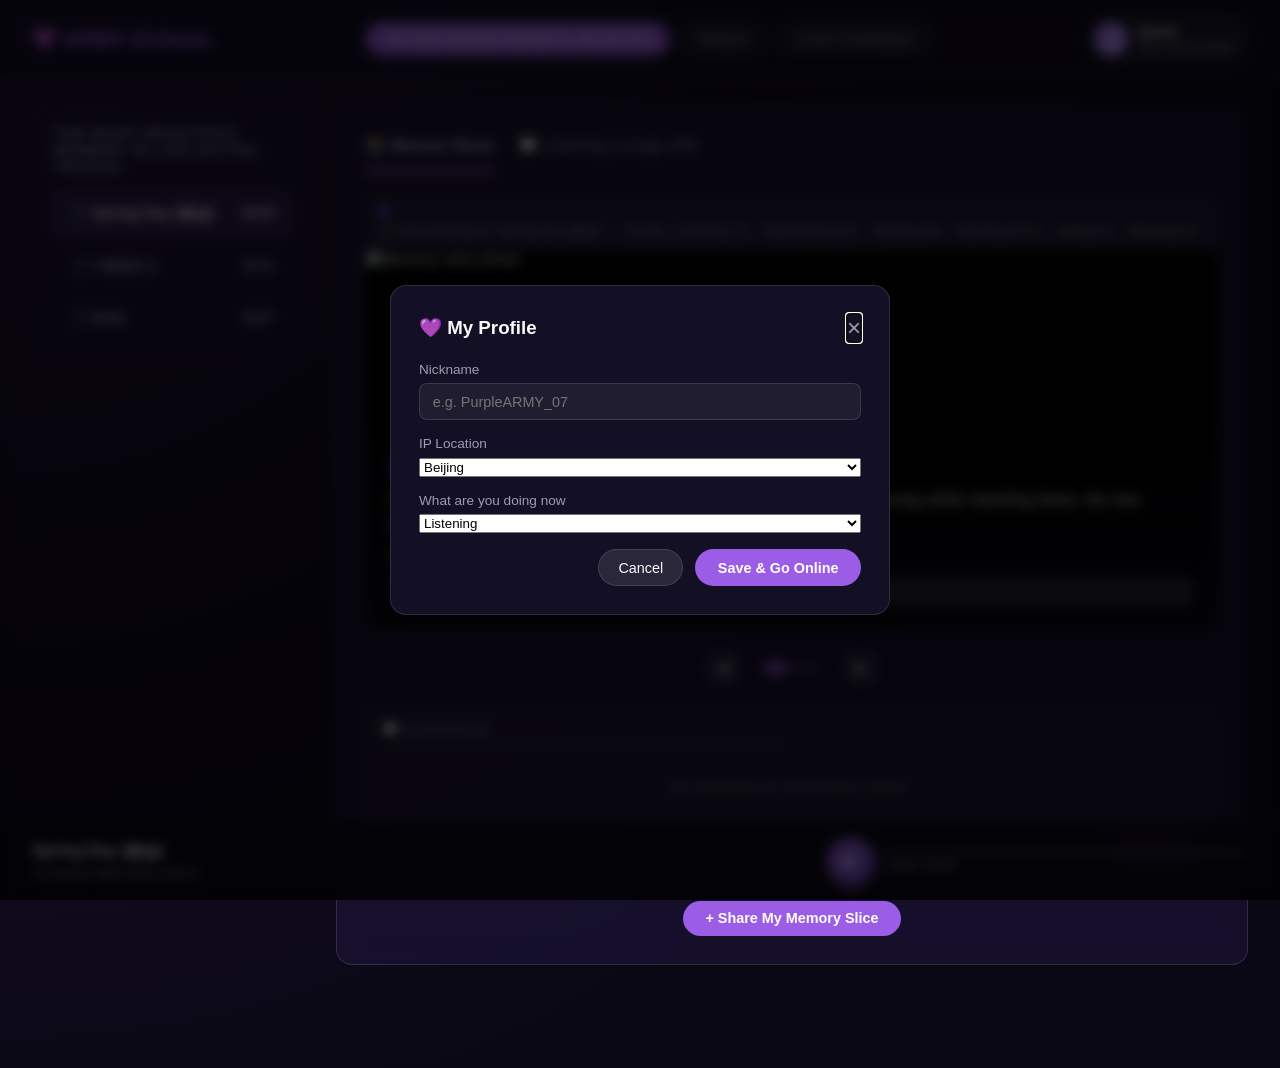
==== commit a7f3caa6: "fix: cache-bust static assets to prevent stale JS/HTML mix" ====
--- a/index.html
+++ b/index.html
@@ -9,7 +9,7 @@
   <meta property="og:type" content="website">
   <title>ARMY Echoes - BTS Time Capsule & Listening Lounge</title>
   <link rel="icon" href="data:image/svg+xml,<svg xmlns=%22http://www.w3.org/2000/svg%22 viewBox=%220%22><text y=%2226%22 font-size=%2228%22>💜</text></svg>">
-  <link rel="stylesheet" href="css/style.css">
+  <link rel="stylesheet" href="css/style.css?v=20261110b">
 </head>
 <body>
   <header class="app-header">
@@ -220,7 +220,7 @@
     </div>
   </dialog>
 
-  <script src="js/data.js"></script>
-  <script src="js/app.js"></script>
+  <script src="js/data.js?v=20261110b"></script>
+  <script src="js/app.js?v=20261110b"></script>
 </body>
 </html>
--- a/css/style.css
+++ b/css/style.css
@@ -1005,25 +1005,109 @@
 .slice-comments-list {
   display: flex;
   flex-direction: column;
-  gap: 0.6rem;
+  gap: 0;
   max-height: 260px;
   overflow-y: auto;
   padding-right: 0.3rem;
 }
 
-.slice-comments-list .comment-msg {
-  display: flex;
+/* ---------- 论坛体评论（楼层） ---------- */
+.forum-post {
+  display: flex;
+  gap: 0.7rem;
+  align-items: flex-start;
+  padding: 0.75rem 0.2rem;
+  border-bottom: 1px solid rgba(255, 255, 255, 0.06);
+  animation: fadeIn 0.3s ease-out;
+}
+
+.forum-post:last-child {
+  border-bottom: none;
+}
+
+.forum-post.fp-mine {
+  background: rgba(124, 92, 255, 0.06);
+}
+
+.fp-avatar {
+  width: 34px;
+  height: 34px;
+  flex-shrink: 0;
+  border-radius: 8px;
+  background: linear-gradient(135deg, var(--primary-purple), #6c4dc4);
+  display: flex;
+  align-items: center;
+  justify-content: center;
+  font-weight: 700;
+  font-size: 0.9rem;
+  color: #fff;
+}
+
+.fp-main {
+  flex: 1;
+  min-width: 0;
+}
+
+.fp-head {
+  display: flex;
+  align-items: baseline;
   gap: 0.6rem;
-  align-items: flex-start;
-  animation: fadeIn 0.3s ease-out;
-}
-
-.slice-comments-list .comment-msg.mine {
-  flex-direction: row-reverse;
-}
-
-.slice-comments-list .msg-body {
-  max-width: 80%;
+  margin-bottom: 0.25rem;
+}
+
+.fp-user {
+  font-weight: 600;
+  font-size: 0.88rem;
+  color: #c9b8ff;
+}
+
+.fp-floor {
+  font-size: 0.72rem;
+  color: var(--primary-purple);
+  background: rgba(155, 93, 229, 0.14);
+  padding: 0.05rem 0.45rem;
+  border-radius: 4px;
+}
+
+.fp-time {
+  font-size: 0.72rem;
+  color: var(--text-muted);
+  opacity: 0.8;
+}
+
+.fp-content p {
+  margin: 0;
+  font-size: 0.9rem;
+  line-height: 1.55;
+  color: var(--text-main, #eee);
+  word-break: break-word;
+  white-space: pre-wrap;
+}
+
+.fp-quote {
+  font-size: 0.78rem;
+  color: var(--text-muted);
+  border-left: 2px solid var(--primary-purple);
+  padding-left: 0.5rem;
+  margin-bottom: 0.35rem;
+  opacity: 0.85;
+}
+
+.fp-quote b {
+  color: #b39dfa;
+}
+
+.fp-actions {
+  display: flex;
+  align-items: center;
+  gap: 0.7rem;
+  margin-top: 0.3rem;
+}
+
+.fp-ip {
+  font-size: 0.7rem;
+  color: var(--text-muted);
+  opacity: 0.6;
 }
 
 /* ---------- Group Chats 标签页卡片 ---------- */
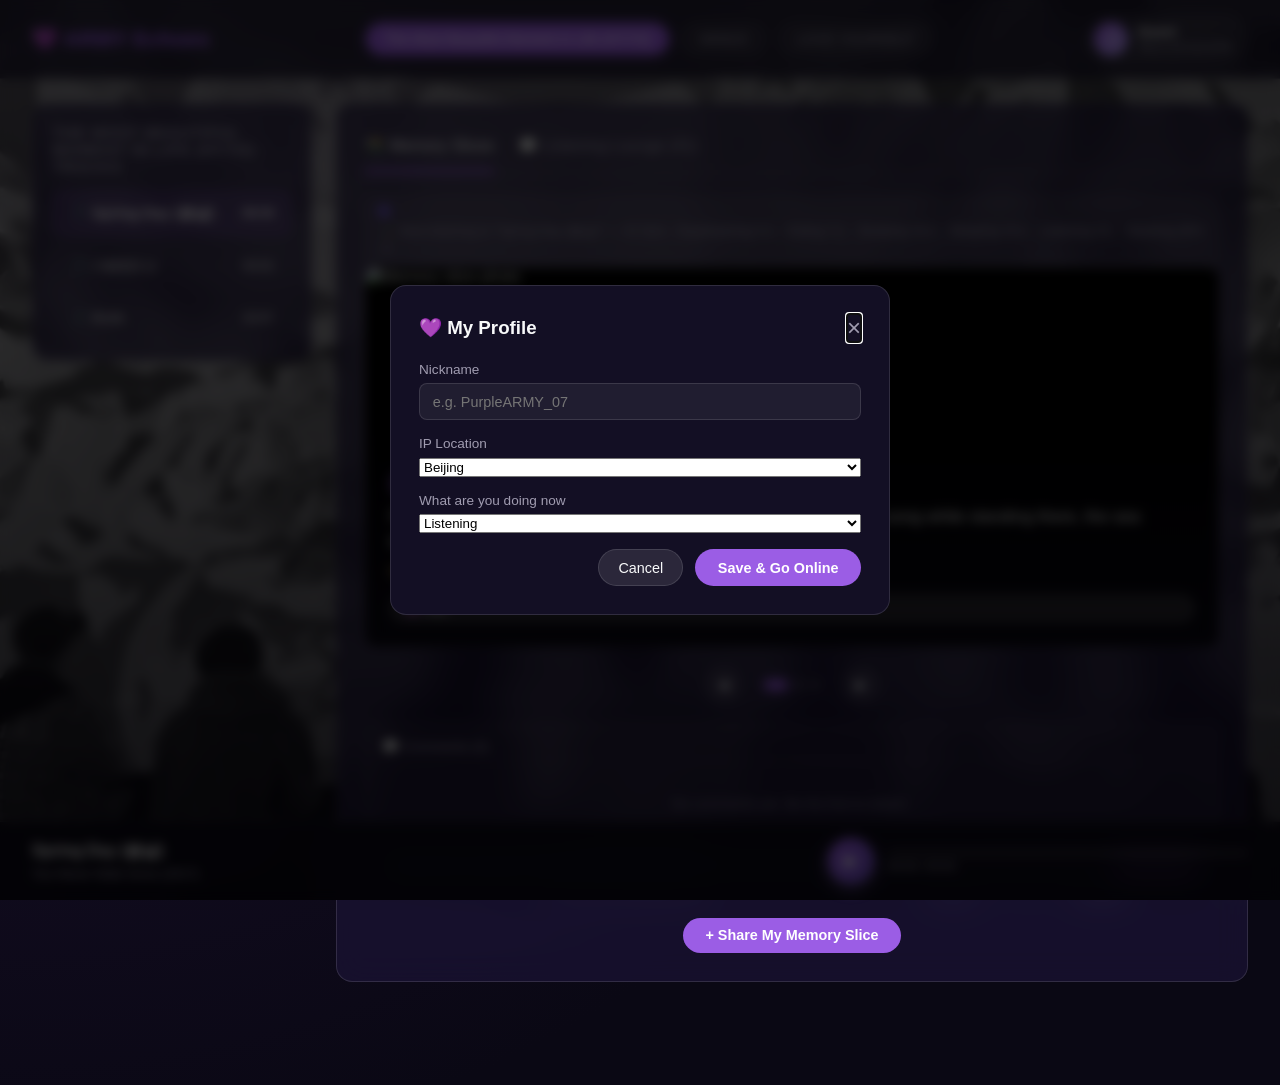
==== commit a3edf7f8: "feat: 3D parallax wallpaper background with mouse tilt and drift" ====
--- a/index.html
+++ b/index.html
@@ -9,9 +9,15 @@
   <meta property="og:type" content="website">
   <title>ARMY Echoes - BTS Time Capsule & Listening Lounge</title>
   <link rel="icon" href="data:image/svg+xml,<svg xmlns=%22http://www.w3.org/2000/svg%22 viewBox=%220%22><text y=%2226%22 font-size=%2228%22>💜</text></svg>">
-  <link rel="stylesheet" href="css/style.css?v=20261110b">
+  <link rel="stylesheet" href="css/style.css?v=20261110c">
 </head>
 <body>
+  <!-- 3D parallax background (photo + glow + vignette layers) -->
+  <div class="bg-3d" aria-hidden="true">
+    <div class="bg-3d-layer bg-3d-photo"></div>
+    <div class="bg-3d-layer bg-3d-glow"></div>
+    <div class="bg-3d-layer bg-3d-vignette"></div>
+  </div>
   <header class="app-header">
     <div class="logo">💜 ARMY Echoes</div>
     <nav class="era-nav" aria-label="Era selection">
@@ -220,7 +226,7 @@
     </div>
   </dialog>
 
-  <script src="js/data.js?v=20261110b"></script>
-  <script src="js/app.js?v=20261110b"></script>
+  <script src="js/data.js?v=20261110c"></script>
+  <script src="js/app.js?v=20261110c"></script>
 </body>
 </html>
--- a/css/style.css
+++ b/css/style.css
@@ -41,6 +41,60 @@
   flex-direction: column;
   overflow-x: hidden;
   -webkit-font-smoothing: antialiased;
+}
+
+/* ---------- 3D 视差背景（壁纸 + 光晕 + 暗角三层） ---------- */
+.bg-3d {
+  position: fixed;
+  inset: 0;
+  z-index: -2;
+  perspective: 900px;
+  overflow: hidden;
+  pointer-events: none;
+  background: var(--bg-primary);
+}
+
+.bg-3d-layer {
+  position: absolute;
+  inset: -6%;
+  will-change: transform;
+}
+
+.bg-3d-photo {
+  background: url("../assets/images/bts-wallpaper.jpg") center 32% / cover no-repeat;
+  transform: rotateX(var(--tiltX, 0deg)) rotateY(var(--tiltY, 0deg)) scale(1.12);
+  transition: transform 0.4s cubic-bezier(0.2, 0.6, 0.3, 1);
+  filter: brightness(0.85) saturate(0.92);
+  animation: bgDrift 46s ease-in-out infinite alternate;
+}
+
+/* 缓慢漂移，让静止页面也有呼吸感 */
+@keyframes bgDrift {
+  0%   { transform: rotateX(var(--tiltX, 0deg)) rotateY(var(--tiltY, 0deg)) scale(1.12) translate(0, 0); }
+  50%  { transform: rotateX(var(--tiltX, 0deg)) rotateY(var(--tiltY, 0deg)) scale(1.15) translate(-1.2%, 0.8%); }
+  100% { transform: rotateX(var(--tiltX, 0deg)) rotateY(var(--tiltY, 0deg)) scale(1.12) translate(0.9%, -0.6%); }
+}
+
+/* 紫色光晕层：视差幅度比照片大，制造前后景深 */
+.bg-3d-glow {
+  background:
+    radial-gradient(55% 45% at 28% 18%, rgba(155, 93, 229, 0.20), transparent 70%),
+    radial-gradient(48% 42% at 76% 72%, rgba(94, 60, 180, 0.18), transparent 70%),
+    radial-gradient(40% 35% at 55% 45%, rgba(255, 209, 102, 0.05), transparent 70%);
+  transform: translate3d(calc(var(--mx, 0) * 26px), calc(var(--my, 0) * 26px), 0);
+  transition: transform 0.5s ease-out;
+  mix-blend-mode: screen;
+}
+
+/* 暗角层：压暗四周，保证前景文字可读 */
+.bg-3d-vignette {
+  background:
+    linear-gradient(180deg, rgba(10, 8, 20, 0.42) 0%, rgba(10, 8, 20, 0.22) 35%, rgba(10, 8, 20, 0.82) 100%),
+    radial-gradient(130% 100% at 50% 40%, transparent 55%, rgba(10, 8, 20, 0.55) 100%);
+}
+
+@media (prefers-reduced-motion: reduce) {
+  .bg-3d-photo { animation: none; }
 }
 
 .app-header {
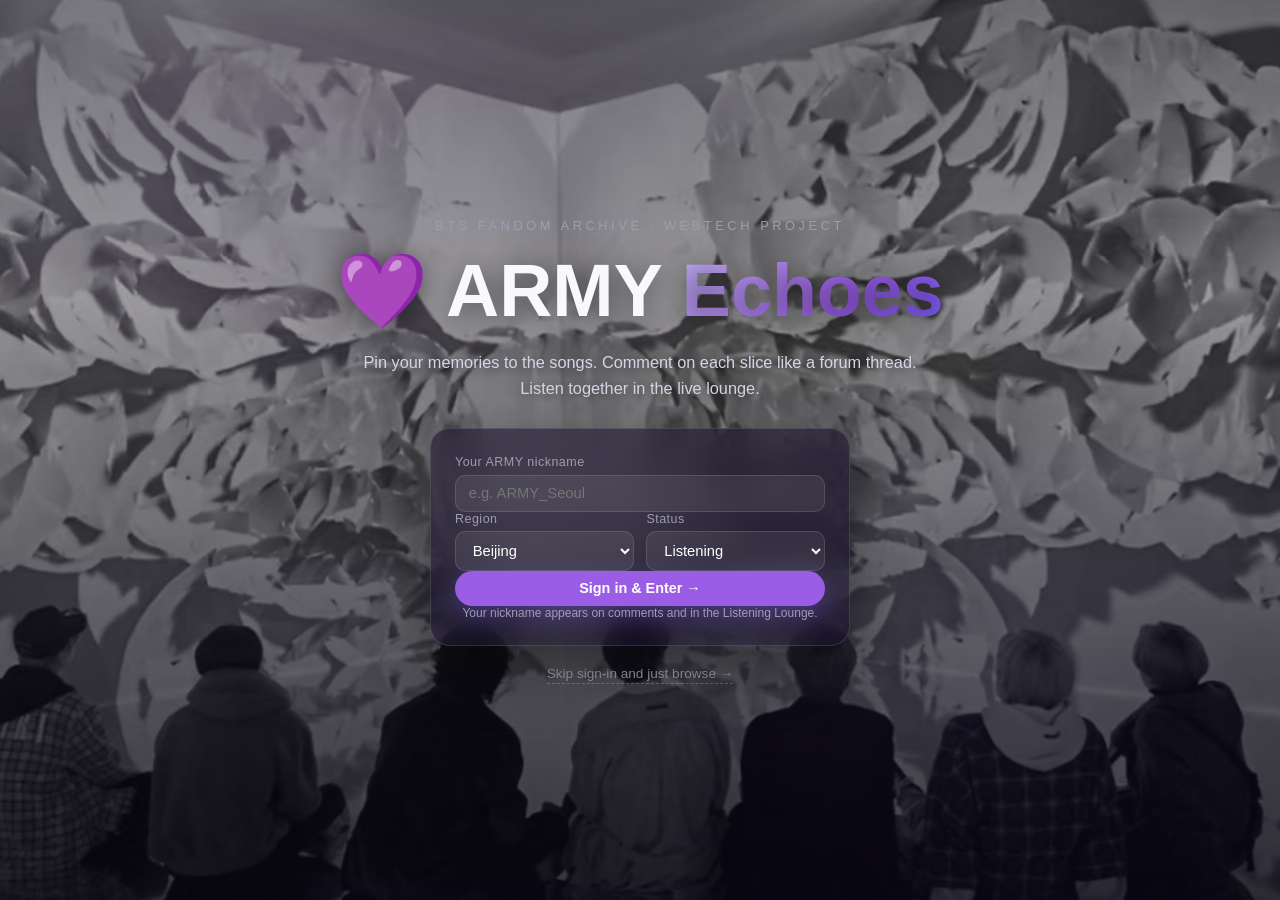
==== commit 3ddccdef: "feat: add home page with sign-in gate and 3D wallpaper background" ====
--- a/index.html
+++ b/index.html
@@ -1,232 +1,131 @@
-﻿<!DOCTYPE html>
+<!DOCTYPE html>
 <html lang="en">
 <head>
   <meta charset="UTF-8">
   <meta name="viewport" content="width=device-width, initial-scale=1.0">
-  <meta name="description" content="ARMY Echoes - BTS fandom time capsule and synced listening lounge platform">
-  <meta property="og:title" content="ARMY Echoes - BTS Fandom Archive">
-  <meta property="og:description" content="Archive every moment of your youth and listen in sync with ARMY worldwide.">
-  <meta property="og:type" content="website">
-  <title>ARMY Echoes - BTS Time Capsule & Listening Lounge</title>
-  <link rel="icon" href="data:image/svg+xml,<svg xmlns=%22http://www.w3.org/2000/svg%22 viewBox=%220%22><text y=%2226%22 font-size=%2228%22>💜</text></svg>">
-  <link rel="stylesheet" href="css/style.css?v=20261110c">
+  <title>ARMY Echoes · Home</title>
+  <link rel="stylesheet" href="css/style.css?v=20261110d">
 </head>
-<body>
-  <!-- 3D parallax background (photo + glow + vignette layers) -->
+<body class="home-body">
+  <!-- 3D parallax background (same as archive) -->
   <div class="bg-3d" aria-hidden="true">
     <div class="bg-3d-layer bg-3d-photo"></div>
     <div class="bg-3d-layer bg-3d-glow"></div>
     <div class="bg-3d-layer bg-3d-vignette"></div>
   </div>
-  <header class="app-header">
-    <div class="logo">💜 ARMY Echoes</div>
-    <nav class="era-nav" aria-label="Era selection">
-      <ul id="eraList"></ul>
-    </nav>
-    <button class="profile-chip" id="profileChip" title="Click to edit my profile">
-      <span class="avatar" id="profileAvatar">?</span>
-      <span class="profile-meta">
-        <span class="profile-name" id="profileName">Guest</span>
-        <span class="profile-sub" id="profileSub">Tap to set up profile</span>
-      </span>
-    </button>
-  </header>
 
-  <main class="main-layout">
-    <aside class="sidebar" aria-label="Track navigation">
-      <h2 id="sidebarTitle">Tracks</h2>
-      <ul class="song-list" id="songList"></ul>
-    </aside>
+  <main class="home-hero">
+    <p class="home-eyebrow">BTS Fandom Archive · WebTech Project</p>
+    <h1 class="home-title">💜 ARMY <span>Echoes</span></h1>
+    <p class="home-tagline">
+      Pin your memories to the songs. Comment on each slice like a forum thread.
+      Listen together in the live lounge.
+    </p>
 
-    <section class="stage" aria-label="Main stage">
-      <div class="view-switch">
-        <button class="tab-btn active" id="tabSliceBtn">📸 Memory Slices</button>
-        <button class="tab-btn" id="tabChatBtn">💬 Listening Lounge (<span id="listenerBadge">--</span>)</button>
+    <!-- Login card -->
+    <section class="home-login" aria-label="Sign in">
+      <!-- Already has profile: welcome back view -->
+      <div id="welcomeView" hidden>
+        <div class="home-welcome-row">
+          <span class="home-avatar" id="welcomeAvatar">?</span>
+          <div>
+            <p class="home-welcome-title">Welcome back, <b id="welcomeNick">ARMY</b></p>
+            <p class="home-welcome-sub" id="welcomeSub"></p>
+          </div>
+        </div>
+        <button type="button" class="btn-primary home-enter-btn" id="enterBtn">Enter the Archive →</button>
+        <button type="button" class="home-switch-link" id="switchUserBtn">Not you? Sign in as someone else</button>
       </div>
 
-
-      <!-- Live status bar: how many are listening to this song right now, and what they are doing -->
-      <div class="live-status-bar" id="liveStatusBar">
-        <span class="live-dot"></span>
-        <span id="liveStatusText">🎧 Counting listeners...</span>
-      </div>
-
-      <!-- Mode A: memory slice carousel -->
-      <div class="slice-container" id="sliceContainer">
-        <div class="slice-viewer">
-          <img id="sliceImg" src="" alt="Memory slice photo" loading="lazy">
-          <div class="slice-gradient-overlay"></div>
-          <div class="slice-info">
-            <span class="location-badge" id="sliceLocation">Loading...</span>
-            <p class="caption-text" id="sliceCaption">Loading memories...</p>
-            <span class="author-tag" id="sliceAuthor">by ARMY</span>
-            <span class="slice-comments-badge" id="sliceCommentsBadge" hidden></span>
-            <button class="slice-like-btn" id="sliceLikeBtn" title="Like this memory">💜 <span id="sliceLikeCount">0</span></button>
+      <!-- Login form -->
+      <form id="homeLoginForm" hidden>
+        <div class="home-form-group">
+          <label for="homeNick">Your ARMY nickname</label>
+          <input type="text" id="homeNick" maxlength="20" placeholder="e.g. ARMY_Seoul" required autocomplete="off">
+        </div>
+        <div class="home-form-row">
+          <div class="home-form-group">
+            <label for="homeIp">Region</label>
+            <select id="homeIp"></select>
+          </div>
+          <div class="home-form-group">
+            <label for="homeStatus">Status</label>
+            <select id="homeStatus"></select>
           </div>
         </div>
+        <button type="submit" class="btn-primary home-enter-btn">Sign in &amp; Enter →</button>
+        <p class="home-login-hint">Your nickname appears on comments and in the Listening Lounge.</p>
+      </form>
+    </section>
 
-        <div class="carousel-controls">
-          <button class="ctrl-btn" id="prevSlice" title="Previous">◀</button>
-          <div class="slice-indicators" id="sliceIndicators"></div>
-          <button class="ctrl-btn" id="nextSlice" title="Next">▶</button>
-        </div>
-
-        <!-- Per-slice comments panel (comments live directly under the published slice) -->
-        <div class="slice-comments-panel" id="sliceCommentsPanel">
-          <div class="slice-comments-header">
-            <span>💬 Comments (<span id="sliceCommentsCount">0</span>)</span>
-          </div>
-          <div class="slice-comments-list" id="sliceCommentsList"></div>
-          <form class="comment-form" id="sliceCommentForm">
-            <input type="text" id="sliceCommentInput" placeholder="Share your thoughts on this memory..." maxlength="200" autocomplete="off" required>
-            <button type="submit" class="btn-primary btn-sm">Comment</button>
-          </form>
-        </div>
-
-        <div class="upload-trigger-area">
-          <button class="btn-primary" id="openUploadBtn">+ Share My Memory Slice</button>
-        </div>
-      </div>
-
-      <!-- Mode B: listening lounge chat room -->
-      <div class="chat-container" id="chatContainer" style="display: none;">
-        <!-- 滚动歌词背景（有本地歌词时显示） -->
-        <div class="lyrics-bg" id="lyricsBg" hidden aria-hidden="true"></div>
-
-        <div class="chat-header">
-          <div class="room-status">
-            <span class="pulse-dot"></span>
-            <span>Listening in sync with ARMY worldwide</span>
-          </div>
-          <button class="heart-cheer-btn" id="cheerBtn" title="Send purple hearts">💜 Cheer (<span id="cheerCount">777</span>)</button>
-        </div>
-
-        <div class="chat-messages" id="chatBox" role="log" aria-live="polite"></div>
-
-        <div class="reply-indicator" id="replyIndicator" hidden>
-          <span>↩ Replying to <b id="replyTargetName"></b></span>
-          <button type="button" id="cancelReplyBtn" title="Cancel reply">&times;</button>
-        </div>
-
-        <form class="chat-form" id="chatForm">
-          <input type="text" id="chatInput" placeholder="Share how this song makes you feel right now..." maxlength="100" autocomplete="off" required>
-          <button type="submit" class="btn-primary">Send</button>
-        </form>
-      </div>
-    </section>
+    <footer class="home-footer">
+      <a href="archive.html">Skip sign-in and just browse →</a>
+    </footer>
   </main>
 
-  <footer class="player-bar">
-    <div class="track-info">
-      <span class="track-title" id="playerTitle">Spring Day (봄날)</span>
-      <span class="track-meta" id="playerMeta">BTS · You Never Walk Alone</span>
-    </div>
+  <script>
+    (function () {
+      "use strict";
+      var PROFILE_KEY = "army_echoes_profile";
+      var IP_OPTIONS = ["Beijing", "Shanghai", "Guangdong", "Taipei", "Hong Kong", "Seoul", "Busan", "Tokyo", "Los Angeles", "New York", "London", "Paris", "Bangkok", "Singapore", "Overseas"];
+      var STATUS_OPTIONS = ["Listening", "Sleeping", "Studying", "Eating", "Slacking off", "Daydreaming"];
 
-    <!-- Local audio custom player -->
-    <div class="custom-player" id="customPlayer" hidden>
-      <button class="play-circle" id="localPlayBtn" aria-label="Play/Pause">▶</button>
-      <div class="player-middle">
-        <div class="progress-wrap" id="progressWrap" title="Click or drag to seek">
-          <div class="progress-bar" id="progressBar"></div>
-        </div>
-        <span class="time-label" id="timeLabel">00:00 / 00:00</span>
-      </div>
-    </div>
+      var ipSelect = document.getElementById("homeIp");
+      var statusSelect = document.getElementById("homeStatus");
+      IP_OPTIONS.forEach(function (o) {
+        var op = document.createElement("option");
+        op.value = o; op.textContent = o;
+        ipSelect.appendChild(op);
+      });
+      STATUS_OPTIONS.forEach(function (o) {
+        var op = document.createElement("option");
+        op.value = o; op.textContent = o;
+        statusSelect.appendChild(op);
+      });
 
-    <!-- Third-party embed fallbacks (Spotify / NetEase / iTunes) -->
-    <div class="spotify-embed-wrapper" id="spotifyEmbedWrapper" hidden></div>
+      var welcomeView = document.getElementById("welcomeView");
+      var loginForm = document.getElementById("homeLoginForm");
 
-    <!-- Lyrics toggle button -->
-    <button class="lyrics-toggle" id="lyricsBtn" hidden>📜 Lyrics</button>
-  </footer>
+      function loadProfile() {
+        try { return JSON.parse(localStorage.getItem(PROFILE_KEY) || "null"); } catch (e) { return null; }
+      }
 
-  <!-- Lyrics panel -->
-  <div class="lyrics-panel" id="lyricsPanel" hidden></div>
+      function showWelcome(p) {
+        loginForm.hidden = true;
+        welcomeView.hidden = false;
+        document.getElementById("welcomeAvatar").textContent = p.nick.trim().charAt(0).toUpperCase();
+        document.getElementById("welcomeNick").textContent = p.nick;
+        document.getElementById("welcomeSub").textContent = "IP " + p.ip + " · " + p.status;
+      }
 
-  <!-- Upload memory modal -->
-  <dialog class="modal" id="uploadModal">
-    <div class="modal-box">
-      <div class="modal-header">
-        <h3>💜 Share Your Memory</h3>
-        <button class="close-btn" id="closeUploadBtn">&times;</button>
-      </div>
-      <form id="uploadForm">
-        <div class="form-group">
-          <label for="formLocation">Pilgrimage spot / City</label>
-          <input type="text" id="formLocation" placeholder="e.g. Gangneung · Hyangho Beach Bus Stop" required>
-        </div>
-        <div class="form-group">
-          <label for="formImage">Photo URL</label>
-          <input type="url" id="formImage" placeholder="https://example.com/photo.jpg" required>
-        </div>
-        <div class="form-group">
-          <label for="formAuthor">Your ARMY nickname</label>
-          <input type="text" id="formAuthor" placeholder="e.g. ARMY_Seoul" required>
-        </div>
-        <div class="form-group">
-          <label for="formCaption">Your memory or travel story about this song</label>
-          <textarea id="formCaption" rows="3" placeholder="Write down how you felt listening to this song, or your story from the trip..." required></textarea>
-        </div>
-        <div class="form-group form-group-row">
-          <label for="formAllowComments">
-            <input type="checkbox" id="formAllowComments" checked> Allow others to comment on this memory
-          </label>
-        </div>
-        <div class="modal-actions">
-          <button type="button" class="btn-secondary" id="cancelUploadBtn">Cancel</button>
-          <button type="submit" class="btn-primary">Publish</button>
-        </div>
-      </form>
-    </div>
-  </dialog>
+      var saved = loadProfile();
+      if (saved && saved.nick) {
+        showWelcome(saved);
+      } else {
+        loginForm.hidden = false;
+      }
 
-  <!-- Profile modal -->
-  <dialog class="modal" id="profileModal">
-    <div class="modal-box">
-      <div class="modal-header">
-        <h3>💜 My Profile</h3>
-        <button class="close-btn" id="closeProfileBtn">&times;</button>
-      </div>
-      <form id="profileForm">
-        <div class="form-group">
-          <label for="profileNickInput">Nickname</label>
-          <input type="text" id="profileNickInput" maxlength="16" placeholder="e.g. PurpleARMY_07" required>
-        </div>
-        <div class="form-group">
-          <label for="profileIpSelect">IP Location</label>
-          <select id="profileIpSelect"></select>
-        </div>
-        <div class="form-group">
-          <label for="profileStatusSelect">What are you doing now</label>
-          <select id="profileStatusSelect"></select>
-        </div>
-        <div class="modal-actions">
-          <button type="button" class="btn-secondary" id="cancelProfileBtn">Cancel</button>
-          <button type="submit" class="btn-primary">Save & Go Online</button>
-        </div>
-      </form>
-    </div>
-  </dialog>
+      document.getElementById("switchUserBtn").addEventListener("click", function () {
+        welcomeView.hidden = true;
+        loginForm.hidden = false;
+        var nick = document.getElementById("homeNick");
+        nick.value = "";
+        nick.focus();
+      });
 
-  <!-- Group Chat Modal (publisher invites commenters to a private group) -->
-  <dialog class="modal group-chat-modal" id="groupChatModal">
-    <div class="modal-box" style="max-width: 560px;">
-      <div class="modal-header">
-        <h3>💬 <span id="groupChatTitle">Group Discussion</span></h3>
-        <button class="close-btn" id="closeGroupChatBtn">&times;</button>
-      </div>
-      <div class="group-members-bar" id="groupMembersBar">
-        <!-- Dynamically rendered: member avatars with online status -->
-      </div>
-      <div class="chat-messages" id="groupChatBox" role="log" aria-live="polite"></div>
-      <form class="chat-form" id="groupChatForm">
-        <input type="text" id="groupChatInput" placeholder="Type your message in the group..." maxlength="200" autocomplete="off" required>
-        <button type="submit" class="btn-primary">Send</button>
-      </form>
-    </div>
-  </dialog>
+      document.getElementById("enterBtn").addEventListener("click", function () {
+        window.location.href = "archive.html";
+      });
 
-  <script src="js/data.js?v=20261110c"></script>
-  <script src="js/app.js?v=20261110c"></script>
+      loginForm.addEventListener("submit", function (e) {
+        e.preventDefault();
+        var nick = document.getElementById("homeNick").value.trim();
+        if (!nick) return;
+        var profile = { nick: nick, ip: ipSelect.value, status: statusSelect.value };
+        localStorage.setItem(PROFILE_KEY, JSON.stringify(profile));
+        window.location.href = "archive.html";
+      });
+    })();
+  </script>
 </body>
 </html>
--- a/css/style.css
+++ b/css/style.css
@@ -95,6 +95,201 @@
 
 @media (prefers-reduced-motion: reduce) {
   .bg-3d-photo { animation: none; }
+}
+
+/* ---------- Home Page ---------- */
+.home-body {
+  overflow: hidden;
+}
+
+.home-hero {
+  min-height: 100vh;
+  display: flex;
+  flex-direction: column;
+  align-items: center;
+  justify-content: center;
+  gap: 1.1rem;
+  text-align: center;
+  padding: 2rem 1.2rem;
+  animation: fadeIn 0.8s ease-out;
+}
+
+.home-eyebrow {
+  font-size: 0.8rem;
+  letter-spacing: 0.28em;
+  text-transform: uppercase;
+  color: var(--text-muted);
+}
+
+.home-title {
+  font-size: clamp(2.6rem, 7vw, 4.6rem);
+  font-weight: 800;
+  margin: 0;
+  line-height: 1.1;
+  text-shadow: 0 4px 30px rgba(0, 0, 0, 0.55);
+}
+
+.home-title span {
+  background: linear-gradient(135deg, #c9b8ff, var(--primary-purple) 60%, #7c5cff);
+  -webkit-background-clip: text;
+  background-clip: text;
+  -webkit-text-fill-color: transparent;
+}
+
+.home-tagline {
+  max-width: 560px;
+  color: #d8d4e8;
+  font-size: 1.02rem;
+  line-height: 1.6;
+  text-shadow: 0 2px 12px rgba(0, 0, 0, 0.5);
+}
+
+/* 登录卡片 */
+.home-login {
+  width: min(420px, 92vw);
+  background: rgba(20, 14, 40, 0.55);
+  backdrop-filter: blur(18px);
+  -webkit-backdrop-filter: blur(18px);
+  border: 1px solid var(--border-glass);
+  border-radius: 20px;
+  padding: 1.6rem 1.5rem;
+  display: flex;
+  flex-direction: column;
+  gap: 1rem;
+  box-shadow: 0 20px 60px rgba(0, 0, 0, 0.45);
+  margin-top: 0.6rem;
+}
+
+.home-form-group {
+  display: flex;
+  flex-direction: column;
+  gap: 0.35rem;
+  text-align: left;
+  flex: 1;
+}
+
+.home-form-group label {
+  font-size: 0.78rem;
+  color: var(--text-muted);
+  letter-spacing: 0.04em;
+}
+
+.home-form-group input,
+.home-form-group select {
+  background: rgba(255, 255, 255, 0.07);
+  border: 1px solid var(--border-glass);
+  color: #fff;
+  padding: 0.6rem 0.8rem;
+  border-radius: 10px;
+  font-size: 0.92rem;
+  outline: none;
+  width: 100%;
+}
+
+.home-form-group select option {
+  background: #1a1430;
+  color: #fff;
+}
+
+.home-form-group input:focus,
+.home-form-group select:focus {
+  border-color: var(--primary-purple);
+  box-shadow: 0 0 0 3px rgba(155, 93, 229, 0.18);
+}
+
+.home-form-row {
+  display: flex;
+  gap: 0.8rem;
+}
+
+.home-enter-btn {
+  width: 100%;
+  padding: 0.85rem 1rem;
+  font-size: 1rem;
+  font-weight: 700;
+  border-radius: 12px;
+  cursor: pointer;
+  border: none;
+  background: linear-gradient(135deg, var(--primary-purple), #6c4dc4);
+  color: #fff;
+  box-shadow: 0 8px 24px rgba(124, 92, 255, 0.35);
+  transition: var(--transition-smooth);
+}
+
+.home-enter-btn:hover {
+  transform: translateY(-2px);
+  box-shadow: 0 12px 32px rgba(124, 92, 255, 0.5);
+}
+
+.home-login-hint {
+  font-size: 0.75rem;
+  color: var(--text-muted);
+  margin: 0;
+}
+
+/* 欢迎回来视图 */
+.home-welcome-row {
+  display: flex;
+  align-items: center;
+  gap: 0.9rem;
+  text-align: left;
+}
+
+.home-avatar {
+  width: 52px;
+  height: 52px;
+  border-radius: 14px;
+  background: linear-gradient(135deg, var(--primary-purple), #6c4dc4);
+  display: flex;
+  align-items: center;
+  justify-content: center;
+  font-weight: 800;
+  font-size: 1.4rem;
+  color: #fff;
+  flex-shrink: 0;
+}
+
+.home-welcome-title {
+  margin: 0;
+  font-size: 1.05rem;
+}
+
+.home-welcome-sub {
+  margin: 0.15rem 0 0;
+  font-size: 0.8rem;
+  color: var(--text-muted);
+}
+
+.home-switch-link {
+  background: none;
+  border: none;
+  color: #b39dfa;
+  font-size: 0.8rem;
+  cursor: pointer;
+  padding: 0;
+  text-decoration: underline;
+  text-underline-offset: 3px;
+}
+
+.home-switch-link:hover {
+  color: #d0c6ff;
+}
+
+.home-footer a {
+  color: var(--text-muted);
+  font-size: 0.85rem;
+  text-decoration: none;
+  border-bottom: 1px dashed rgba(255, 255, 255, 0.25);
+  padding-bottom: 2px;
+}
+
+.home-footer a:hover {
+  color: #fff;
+  border-bottom-color: #fff;
+}
+
+@media (max-width: 520px) {
+  .home-form-row { flex-direction: column; }
 }
 
 .app-header {
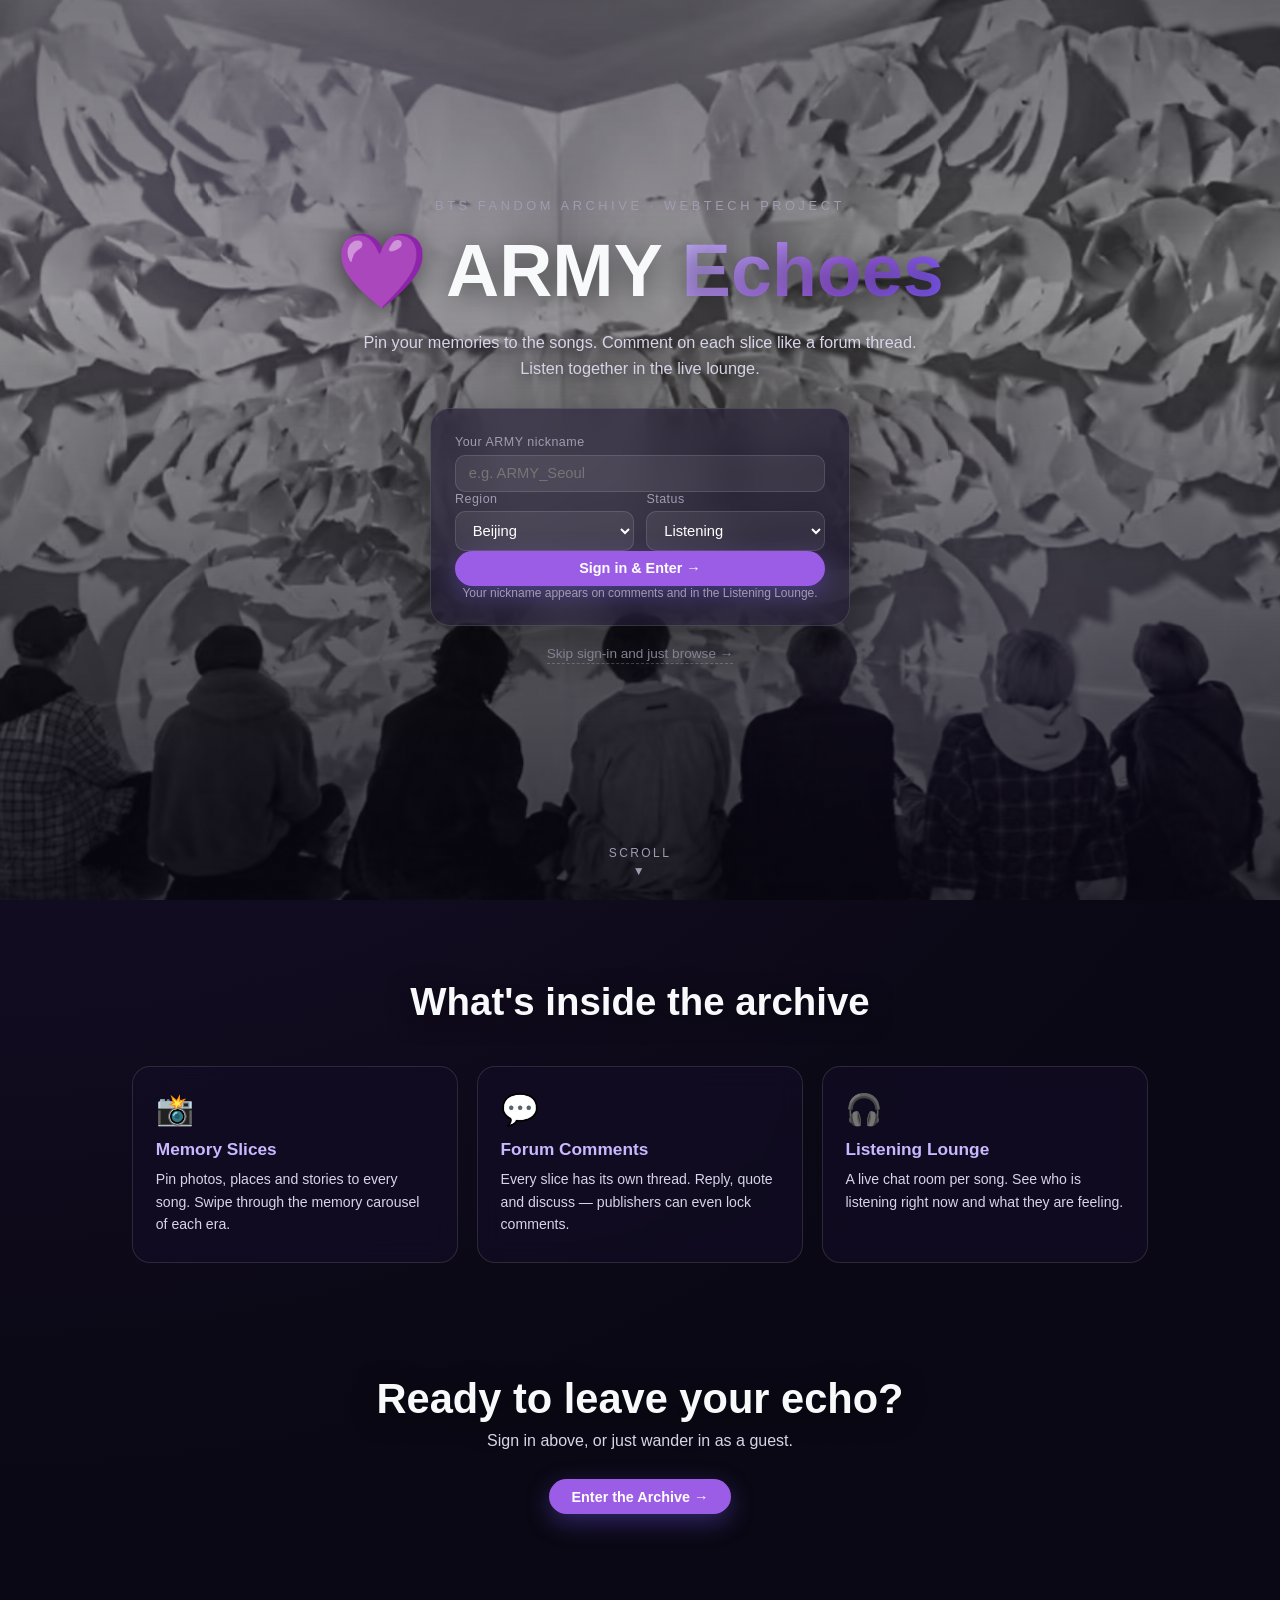
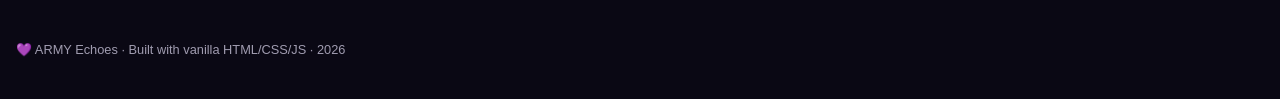
==== commit d6c74cb6: "feat: scrollable home page with parallax background and reveal sections" ====
--- a/index.html
+++ b/index.html
@@ -4,7 +4,7 @@
   <meta charset="UTF-8">
   <meta name="viewport" content="width=device-width, initial-scale=1.0">
   <title>ARMY Echoes · Home</title>
-  <link rel="stylesheet" href="css/style.css?v=20261110d">
+  <link rel="stylesheet" href="css/style.css?v=20261110e">
 </head>
 <body class="home-body">
   <!-- 3D parallax background (same as archive) -->
@@ -58,10 +58,49 @@
       </form>
     </section>
 
+    <!-- Scroll cue -->
+    <div class="home-scroll-cue" aria-hidden="true">
+      <span>Scroll</span>
+      <span class="home-scroll-arrow">▼</span>
+    </div>
+
     <footer class="home-footer">
       <a href="archive.html">Skip sign-in and just browse →</a>
     </footer>
   </main>
+
+  <!-- Features: scroll down to reveal -->
+  <section class="home-features" id="features">
+    <h2 class="home-section-title reveal">What's inside the archive</h2>
+    <div class="home-feature-grid">
+      <article class="home-feature-card reveal">
+        <div class="home-feature-icon">📸</div>
+        <h3>Memory Slices</h3>
+        <p>Pin photos, places and stories to every song. Swipe through the memory carousel of each era.</p>
+      </article>
+      <article class="home-feature-card reveal">
+        <div class="home-feature-icon">💬</div>
+        <h3>Forum Comments</h3>
+        <p>Every slice has its own thread. Reply, quote and discuss — publishers can even lock comments.</p>
+      </article>
+      <article class="home-feature-card reveal">
+        <div class="home-feature-icon">🎧</div>
+        <h3>Listening Lounge</h3>
+        <p>A live chat room per song. See who is listening right now and what they are feeling.</p>
+      </article>
+    </div>
+  </section>
+
+  <!-- Final call to action -->
+  <section class="home-cta">
+    <h2 class="reveal">Ready to leave your echo?</h2>
+    <p class="reveal">Sign in above, or just wander in as a guest.</p>
+    <a href="archive.html" class="btn-primary home-cta-btn reveal">Enter the Archive →</a>
+  </section>
+
+  <footer class="home-footer home-footer-end">
+    <p>💜 ARMY Echoes · Built with vanilla HTML/CSS/JS · 2026</p>
+  </footer>
 
   <script>
     (function () {
@@ -125,6 +164,37 @@
         localStorage.setItem(PROFILE_KEY, JSON.stringify(profile));
         window.location.href = "archive.html";
       });
+
+      // ---------- 滚动效果 ----------
+      var reduceMotion = window.matchMedia("(prefers-reduced-motion: reduce)").matches;
+
+      // 背景随滚动产生视差（rAF 节流）
+      var bg = document.querySelector(".bg-3d");
+      var scrollRaf = null;
+      if (bg && !reduceMotion) {
+        window.addEventListener("scroll", function () {
+          if (scrollRaf) return;
+          scrollRaf = requestAnimationFrame(function () {
+            scrollRaf = null;
+            bg.style.transform = "translateY(" + (window.scrollY * 0.35).toFixed(1) + "px)";
+          });
+        }, { passive: true });
+      }
+
+      // 区块滚动到位时渐入
+      if ("IntersectionObserver" in window) {
+        var io = new IntersectionObserver(function (entries) {
+          entries.forEach(function (en) {
+            if (en.isIntersecting) {
+              en.target.classList.add("revealed");
+              io.unobserve(en.target);
+            }
+          });
+        }, { threshold: 0.18 });
+        document.querySelectorAll(".reveal").forEach(function (el) { io.observe(el); });
+      } else {
+        document.querySelectorAll(".reveal").forEach(function (el) { el.classList.add("revealed"); });
+      }
     })();
   </script>
 </body>
--- a/css/style.css
+++ b/css/style.css
@@ -99,7 +99,7 @@
 
 /* ---------- Home Page ---------- */
 .home-body {
-  overflow: hidden;
+  overflow-x: hidden;
 }
 
 .home-hero {
@@ -290,6 +290,152 @@
 
 @media (max-width: 520px) {
   .home-form-row { flex-direction: column; }
+}
+
+/* ---------- Home Page 滚动区 ---------- */
+.home-hero {
+  position: relative;
+  padding-bottom: 4.5rem;
+}
+
+.home-scroll-cue {
+  position: absolute;
+  bottom: 1.4rem;
+  left: 50%;
+  transform: translateX(-50%);
+  display: flex;
+  flex-direction: column;
+  align-items: center;
+  gap: 0.2rem;
+  color: var(--text-muted);
+  font-size: 0.75rem;
+  letter-spacing: 0.2em;
+  text-transform: uppercase;
+  animation: cueBounce 2.2s ease-in-out infinite;
+}
+
+@keyframes cueBounce {
+  0%, 100% { transform: translate(-50%, 0); opacity: 0.75; }
+  50%      { transform: translate(-50%, 8px); opacity: 1; }
+}
+
+.home-features {
+  padding: 5rem 1.4rem 3rem;
+  max-width: 1060px;
+  margin: 0 auto;
+}
+
+.home-section-title {
+  text-align: center;
+  font-size: clamp(1.6rem, 4vw, 2.4rem);
+  margin: 0 0 2.6rem;
+  text-shadow: 0 4px 24px rgba(0, 0, 0, 0.5);
+}
+
+.home-feature-grid {
+  display: grid;
+  grid-template-columns: repeat(3, 1fr);
+  gap: 1.2rem;
+}
+
+.home-feature-card {
+  background: rgba(20, 14, 40, 0.55);
+  backdrop-filter: blur(14px);
+  -webkit-backdrop-filter: blur(14px);
+  border: 1px solid var(--border-glass);
+  border-radius: 18px;
+  padding: 1.6rem 1.4rem;
+  text-align: left;
+  transition: var(--transition-smooth);
+}
+
+.home-feature-card:hover {
+  transform: translateY(-6px);
+  border-color: var(--primary-purple);
+  box-shadow: 0 18px 44px rgba(124, 92, 255, 0.25);
+}
+
+.home-feature-icon {
+  font-size: 1.9rem;
+  margin-bottom: 0.7rem;
+}
+
+.home-feature-card h3 {
+  margin: 0 0 0.5rem;
+  font-size: 1.08rem;
+  color: #c9b8ff;
+}
+
+.home-feature-card p {
+  margin: 0;
+  font-size: 0.88rem;
+  line-height: 1.6;
+  color: #d8d4e8;
+}
+
+.home-cta {
+  text-align: center;
+  padding: 4rem 1.4rem 6rem;
+}
+
+.home-cta h2 {
+  font-size: clamp(1.7rem, 4.5vw, 2.6rem);
+  margin: 0 0 0.6rem;
+  text-shadow: 0 4px 24px rgba(0, 0, 0, 0.5);
+}
+
+.home-cta p {
+  color: #d8d4e8;
+  margin: 0 0 1.8rem;
+}
+
+.home-cta-btn {
+  display: inline-block;
+  padding: 0.9rem 2.2rem;
+  font-size: 1.02rem;
+  font-weight: 700;
+  border-radius: 12px;
+  text-decoration: none;
+  color: #fff;
+  background: linear-gradient(135deg, var(--primary-purple), #6c4dc4);
+  box-shadow: 0 8px 24px rgba(124, 92, 255, 0.35);
+  transition: var(--transition-smooth);
+}
+
+.home-cta-btn:hover {
+  transform: translateY(-2px);
+  box-shadow: 0 12px 32px rgba(124, 92, 255, 0.5);
+}
+
+.home-footer-end {
+  padding: 2rem 1rem 2.6rem;
+}
+
+.home-footer-end p {
+  margin: 0;
+  font-size: 0.8rem;
+  color: var(--text-muted);
+}
+
+/* 滚动渐入动画 */
+.reveal {
+  opacity: 0;
+  transform: translateY(30px);
+  transition: opacity 0.7s ease-out, transform 0.7s cubic-bezier(0.2, 0.6, 0.3, 1);
+}
+
+.reveal.revealed {
+  opacity: 1;
+  transform: none;
+}
+
+@media (prefers-reduced-motion: reduce) {
+  .reveal { opacity: 1; transform: none; transition: none; }
+  .home-scroll-cue { animation: none; }
+}
+
+@media (max-width: 860px) {
+  .home-feature-grid { grid-template-columns: 1fr; max-width: 440px; margin: 0 auto; }
 }
 
 .app-header {
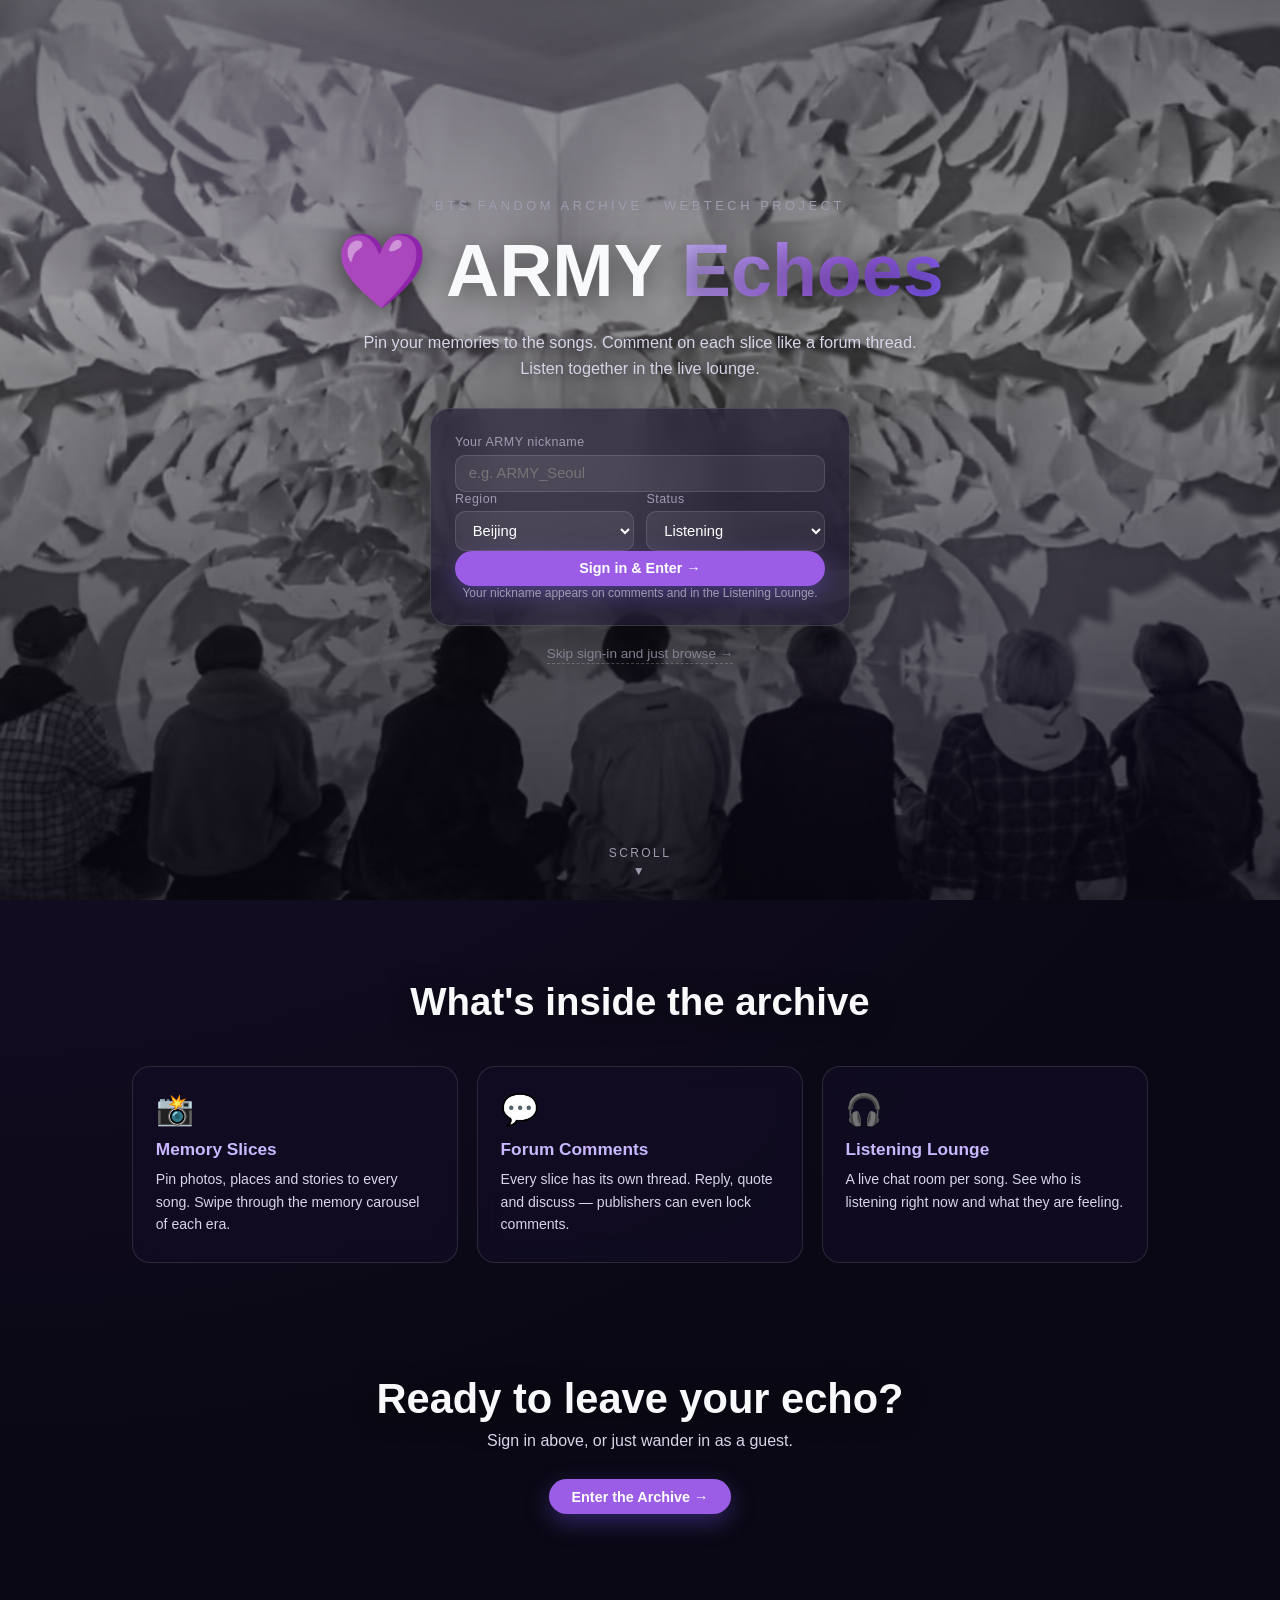
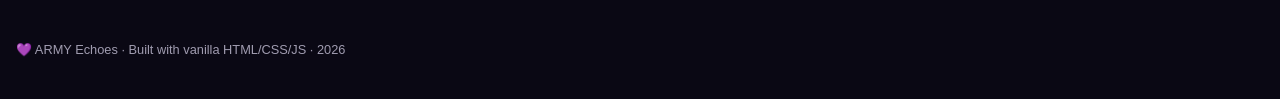
==== commit 80ed7283: "feat: derby driven by real sign-ins only (remove simulation), extend to 30 steps" ====
--- a/index.html
+++ b/index.html
@@ -162,6 +162,7 @@
         if (!nick) return;
         var profile = { nick: nick, ip: ipSelect.value, status: statusSelect.value };
         localStorage.setItem(PROFILE_KEY, JSON.stringify(profile));
+        try { sessionStorage.setItem("army_echoes_just_signed_in", "1"); } catch (err) {}
         window.location.href = "archive.html";
       });
 
--- a/css/style.css
+++ b/css/style.css
@@ -1844,6 +1844,273 @@
   background: rgba(255, 255, 255, 0.06);
 }
 
+/* ---------- Status Derby（3D 赛马棋） ---------- */
+.derby-container {
+  flex: 1;
+  background: var(--bg-card);
+  backdrop-filter: blur(16px);
+  -webkit-backdrop-filter: blur(16px);
+  border: 1px solid var(--border-glass);
+  border-radius: 16px;
+  padding: 1.4rem 1.6rem;
+  display: flex;
+  flex-direction: column;
+  gap: 1rem;
+  min-height: 520px;
+  overflow: hidden;
+}
+
+.derby-header {
+  display: flex;
+  flex-direction: column;
+  gap: 0.25rem;
+  border-bottom: 1px dashed var(--border-glass);
+  padding-bottom: 0.7rem;
+}
+
+.derby-title {
+  font-size: 1.15rem;
+  font-weight: 700;
+  color: #c9b8ff;
+}
+
+.derby-sub {
+  font-size: 0.82rem;
+  color: var(--text-muted);
+}
+
+.derby-stage {
+  flex: 1;
+  position: relative;
+  perspective: 1100px;
+  overflow: hidden;
+  border-radius: 14px;
+}
+
+/* 棋盘整体 3D 俯视角 */
+.derby-board {
+  position: absolute;
+  inset: 0;
+  transform: rotateX(26deg);
+  transform-style: preserve-3d;
+  display: flex;
+  flex-direction: column;
+  justify-content: space-around;
+  padding: 0.6rem 0.4rem;
+  background:
+    linear-gradient(180deg, rgba(20, 14, 40, 0.55), rgba(10, 8, 20, 0.75)),
+    repeating-linear-gradient(90deg, rgba(255, 255, 255, 0.03) 0 2px, transparent 2px 48px);
+  border-radius: 14px;
+  border: 1px solid var(--border-glass);
+}
+
+/* 每条赛道 */
+.derby-lane {
+  display: flex;
+  align-items: center;
+  gap: 0.8rem;
+  transform-style: preserve-3d;
+}
+
+.derby-team {
+  display: flex;
+  align-items: center;
+  gap: 0.5rem;
+  width: 150px;
+  flex-shrink: 0;
+}
+
+.derby-team-emoji {
+  font-size: 1.25rem;
+  width: 34px;
+  height: 34px;
+  display: flex;
+  align-items: center;
+  justify-content: center;
+  background: rgba(255, 255, 255, 0.08);
+  border-radius: 9px;
+  transform: translateZ(26px);
+}
+
+.derby-team-name {
+  font-size: 0.82rem;
+  color: #d8d4e8;
+  transform: translateZ(26px);
+}
+
+.derby-team-count {
+  margin-left: auto;
+  font-size: 0.72rem;
+  color: var(--text-muted);
+  transform: translateZ(26px);
+}
+
+.derby-track {
+  flex: 1;
+  position: relative;
+  height: 44px;
+  border-radius: 10px;
+  background: linear-gradient(90deg, rgba(255, 255, 255, 0.06) 0%, rgba(155, 93, 229, 0.12) 88%, rgba(255, 209, 102, 0.25) 100%);
+  border: 1px solid var(--border-glass);
+  transform-style: preserve-3d;
+}
+
+/* 赛道格子刻度 */
+.derby-track::before {
+  content: "";
+  position: absolute;
+  inset: 6px;
+  background: repeating-linear-gradient(90deg, transparent 0 calc(100% / 15 - 2px), rgba(255, 255, 255, 0.12) calc(100% / 15 - 2px) calc(100% / 15));
+  pointer-events: none;
+}
+
+/* 终点线 */
+.derby-track::after {
+  content: "🏁";
+  position: absolute;
+  right: 4px;
+  top: 50%;
+  transform: translateY(-50%) translateZ(20px);
+  font-size: 0.95rem;
+}
+
+/* 棋子 */
+.derby-piece {
+  position: absolute;
+  top: 50%;
+  left: 0;
+  width: 38px;
+  height: 38px;
+  margin: -19px 0 0 -19px;
+  transform: translateZ(42px);
+  transition: left 0.45s cubic-bezier(0.34, 1.4, 0.5, 1);
+  z-index: 2;
+}
+
+.derby-piece img {
+  width: 100%;
+  height: 100%;
+  border-radius: 50%;
+  object-fit: cover;
+  border: 2px solid rgba(255, 255, 255, 0.65);
+  box-shadow: 0 10px 18px rgba(0, 0, 0, 0.45), 0 0 14px rgba(155, 93, 229, 0.4);
+}
+
+.derby-piece-fallback {
+  width: 100%;
+  height: 100%;
+  border-radius: 50%;
+  display: flex;
+  align-items: center;
+  justify-content: center;
+  font-size: 1.15rem;
+  background: linear-gradient(135deg, var(--primary-purple), #6c4dc4);
+  border: 2px solid rgba(255, 255, 255, 0.65);
+  box-shadow: 0 10px 18px rgba(0, 0, 0, 0.45), 0 0 14px rgba(155, 93, 229, 0.4);
+}
+
+/* 跳动动画：走一格时弹跳 */
+.derby-piece.hop {
+  animation: pieceHop 0.5s cubic-bezier(0.34, 1.56, 0.64, 1);
+}
+
+@keyframes pieceHop {
+  0%   { margin-top: -19px; }
+  40%  { margin-top: -44px; }
+  70%  { margin-top: -12px; }
+  100% { margin-top: -19px; }
+}
+
+/* 领先队伍棋子发光 */
+.derby-piece.leading img,
+.derby-piece.leading .derby-piece-fallback {
+  box-shadow: 0 10px 18px rgba(0, 0, 0, 0.45), 0 0 22px rgba(255, 209, 102, 0.75);
+  border-color: var(--accent-gold);
+}
+
+/* 获胜遮罩 */
+.derby-winner {
+  position: absolute;
+  inset: 0;
+  display: flex;
+  align-items: center;
+  justify-content: center;
+  background: rgba(10, 8, 20, 0.55);
+  backdrop-filter: blur(4px);
+  z-index: 5;
+  animation: fadeIn 0.4s ease-out;
+}
+
+.derby-winner-card {
+  text-align: center;
+  background: rgba(28, 21, 56, 0.9);
+  border: 1px solid var(--accent-gold);
+  border-radius: 20px;
+  padding: 1.8rem 2.6rem;
+  box-shadow: 0 0 50px rgba(255, 209, 102, 0.35);
+  animation: winnerPop 0.5s cubic-bezier(0.34, 1.56, 0.64, 1);
+}
+
+@keyframes winnerPop {
+  0%   { transform: scale(0.6) rotateX(30deg); opacity: 0; }
+  100% { transform: scale(1) rotateX(0); opacity: 1; }
+}
+
+.derby-winner-emoji {
+  font-size: 2.6rem;
+  margin: 0 0 0.4rem;
+}
+
+.derby-winner-text {
+  margin: 0;
+  font-size: 1.1rem;
+}
+
+.derby-winner-text b {
+  color: var(--accent-gold);
+}
+
+.derby-winner-sub {
+  margin: 0.4rem 0 0;
+  font-size: 0.82rem;
+  color: var(--text-muted);
+}
+
+.derby-newround-btn {
+  margin-top: 1rem;
+  padding: 0.55rem 1.4rem;
+  border: none;
+  border-radius: 10px;
+  background: linear-gradient(135deg, var(--primary-purple), #6c4dc4);
+  color: #fff;
+  font-weight: 700;
+  font-size: 0.9rem;
+  cursor: pointer;
+  transition: var(--transition-smooth);
+}
+
+.derby-newround-btn:hover {
+  transform: translateY(-2px);
+  box-shadow: 0 8px 22px rgba(124, 92, 255, 0.45);
+}
+
+.derby-footer {
+  display: flex;
+  justify-content: space-between;
+  font-size: 0.8rem;
+  color: var(--text-muted);
+  border-top: 1px dashed var(--border-glass);
+  padding-top: 0.7rem;
+}
+
+.derby-footer b {
+  color: #c9b8ff;
+}
+
+@media (prefers-reduced-motion: reduce) {
+  .derby-piece.hop, .derby-winner-card, .home-scroll-cue { animation: none; }
+}
+
 /* ---------- Group Chat Modal ---------- */
 .group-chat-modal .modal-box {
   display: flex;
